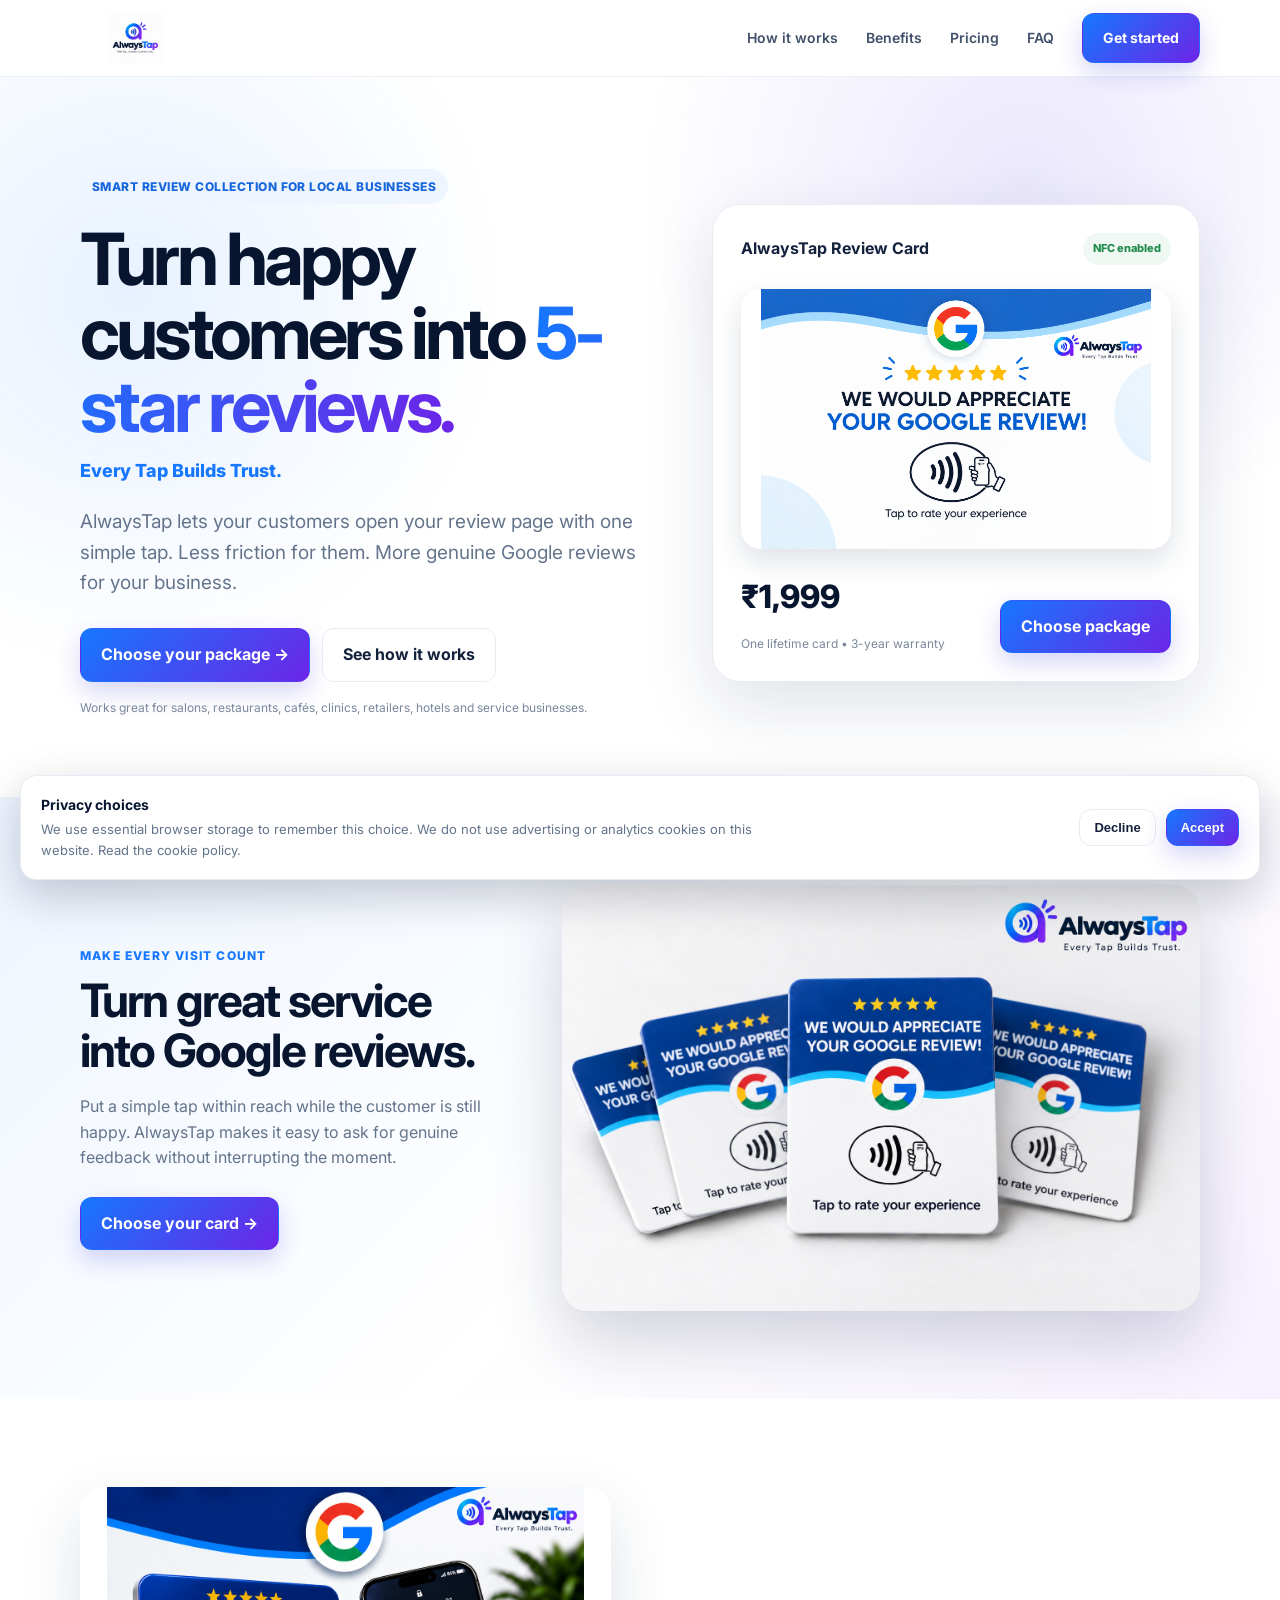
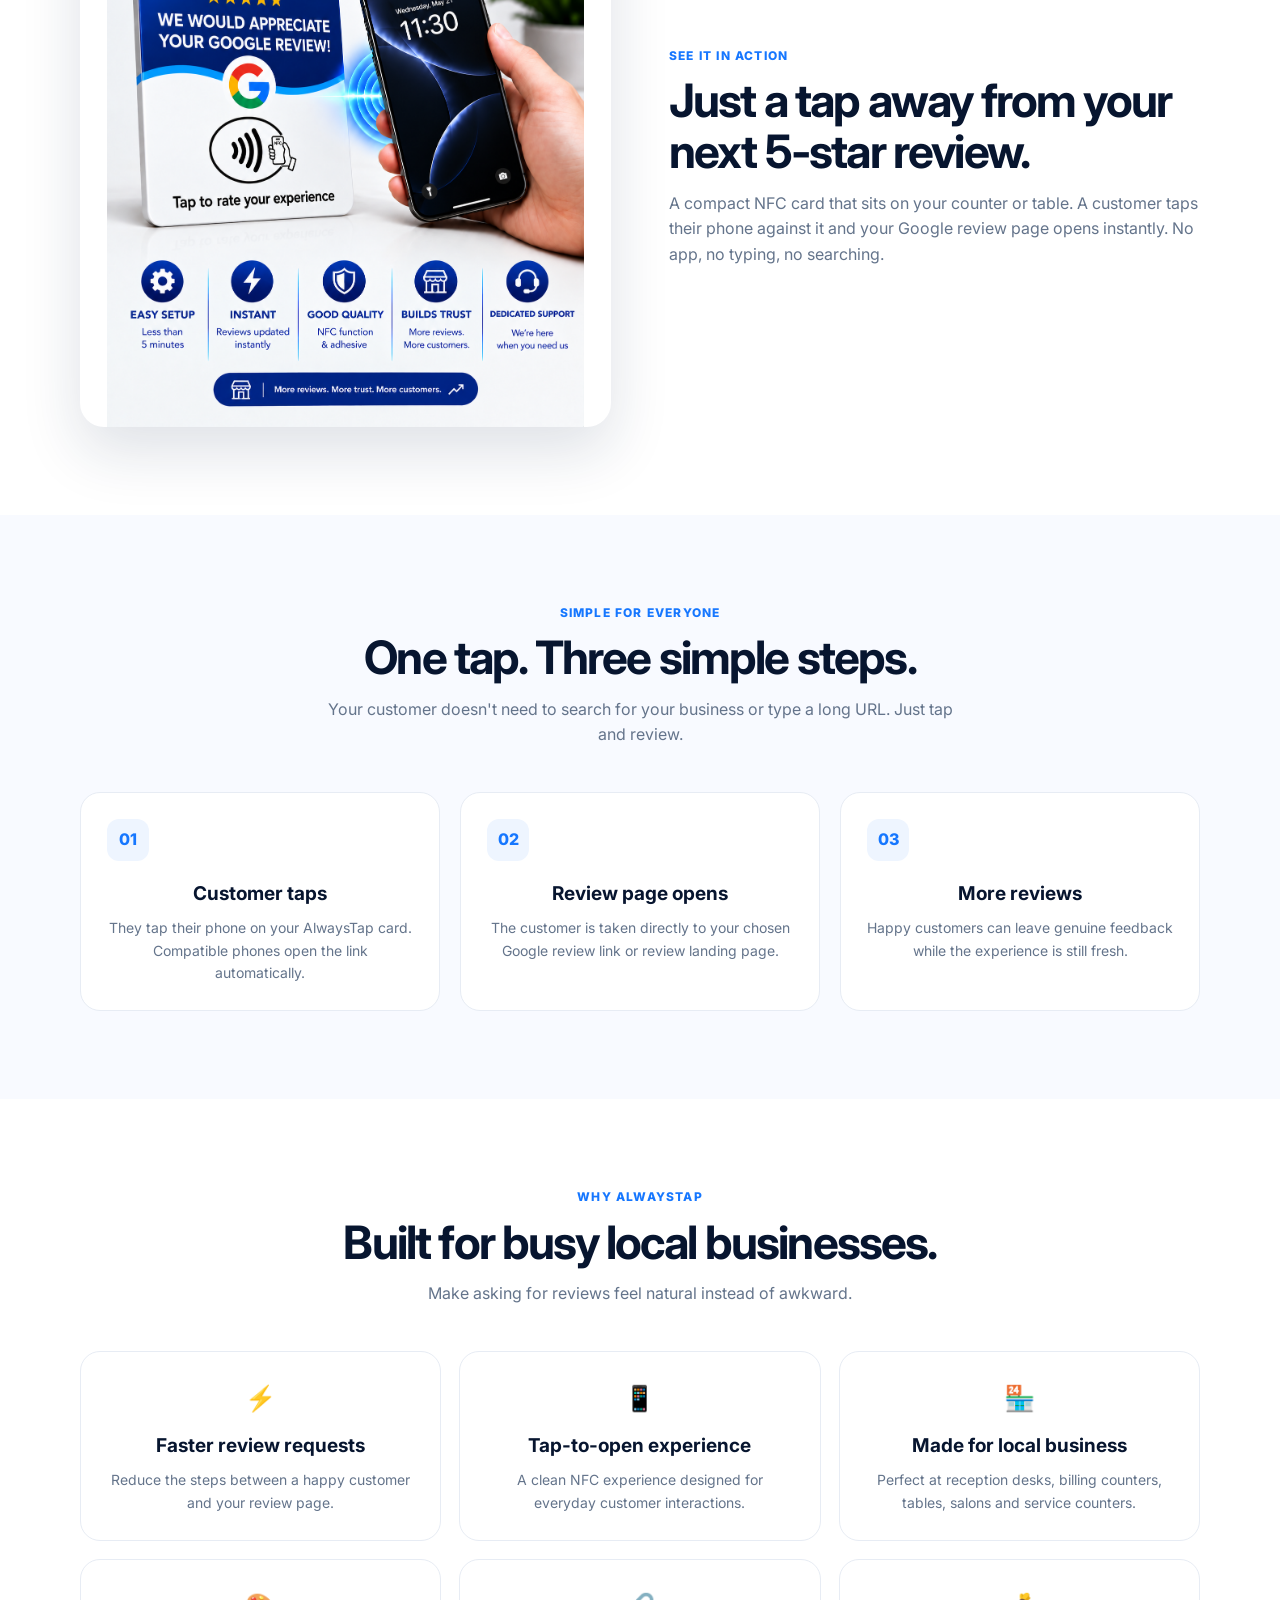
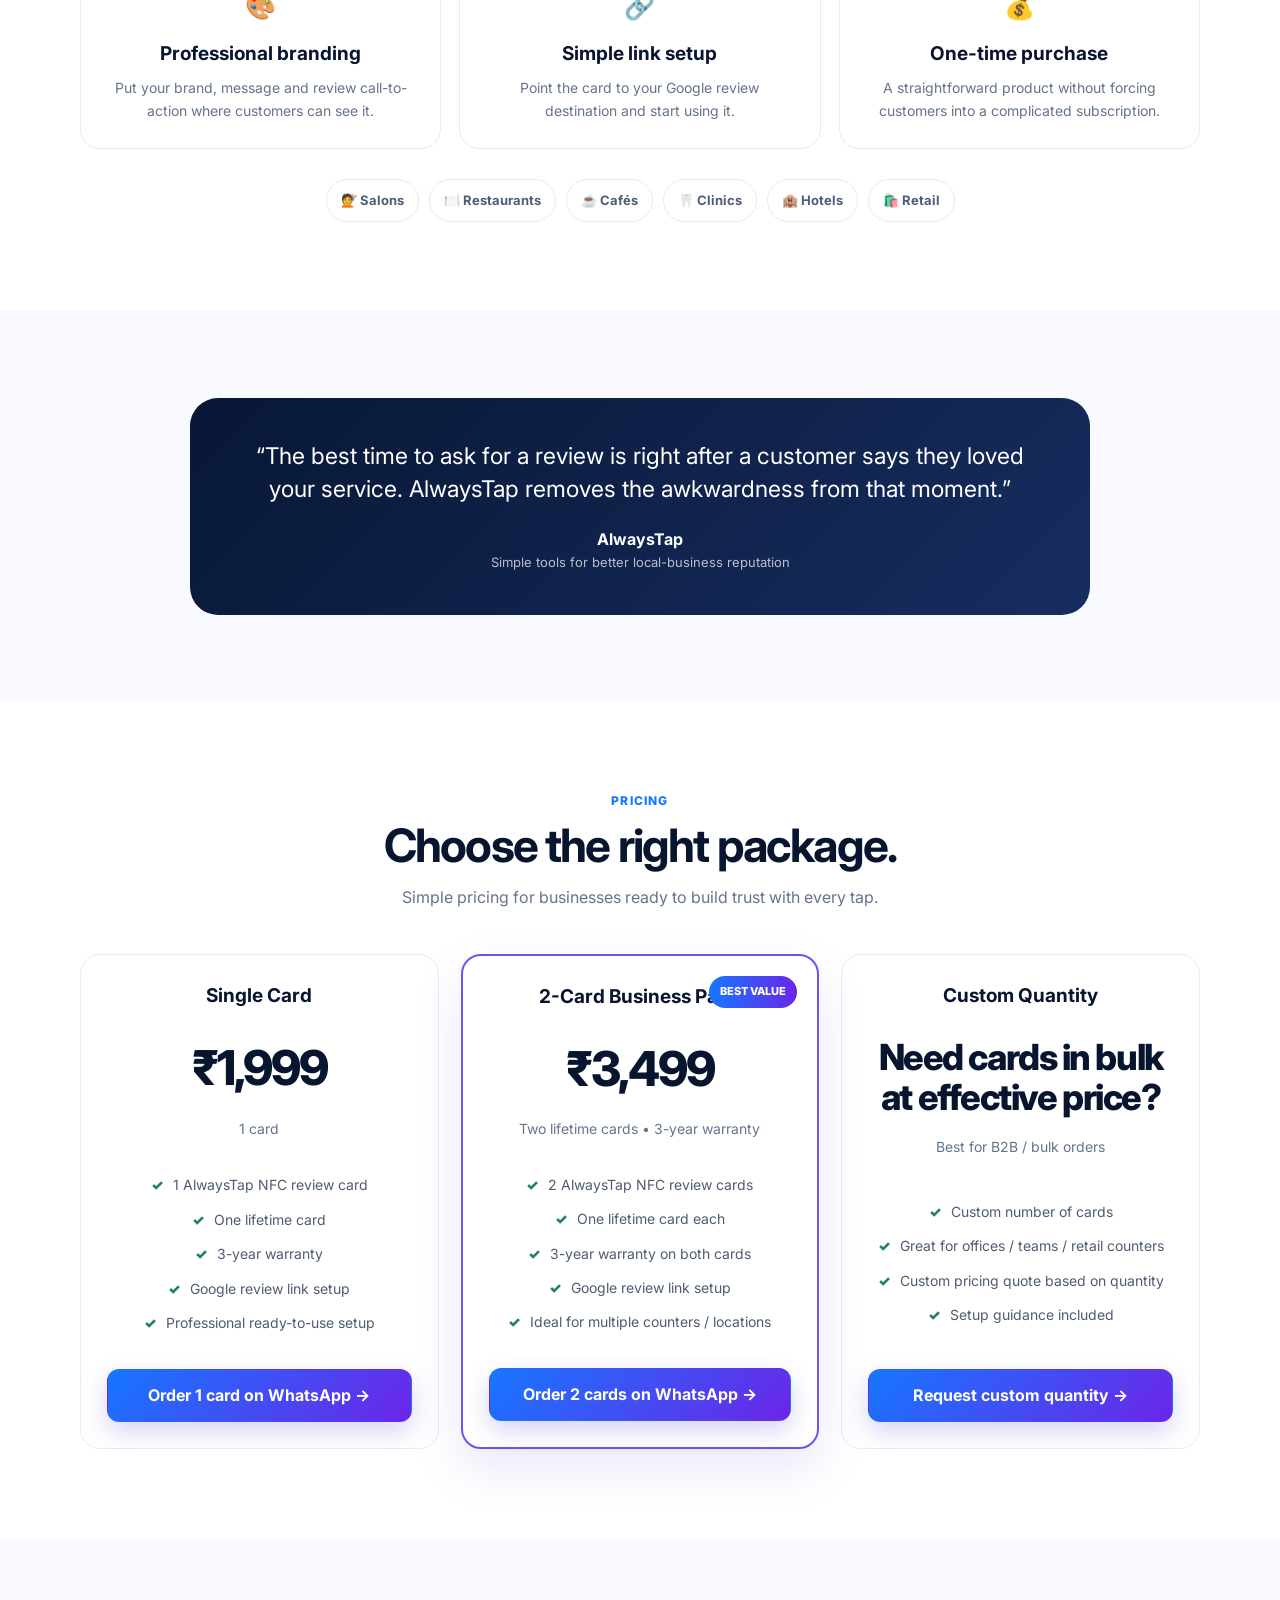
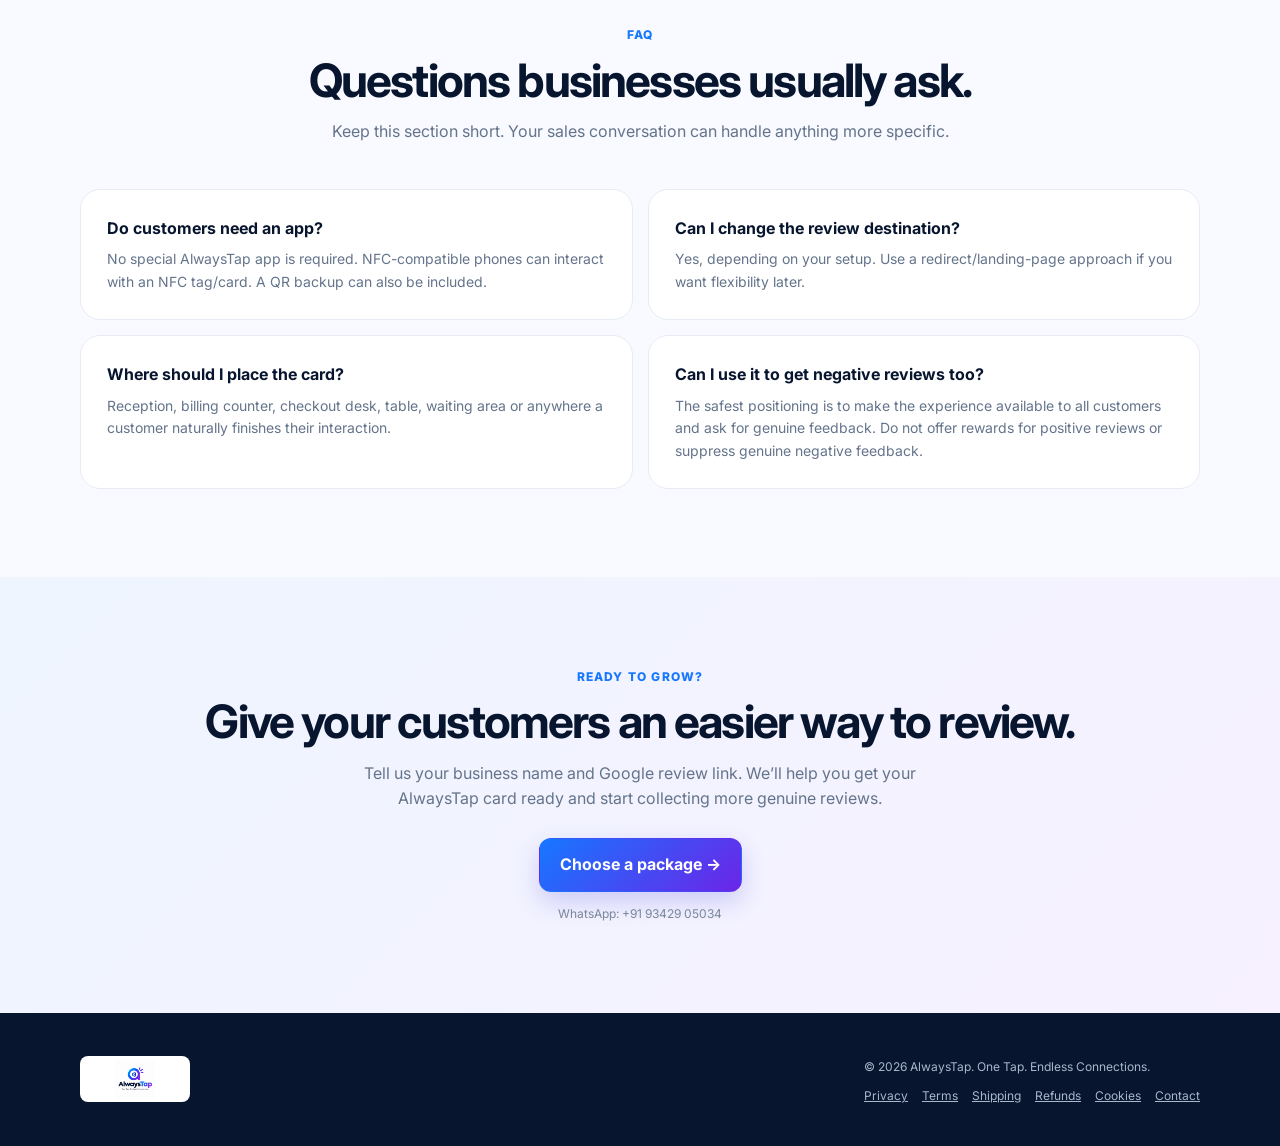
==== index.html @ 2e110ce6 "Show cookie consent and policy links" ====
<!DOCTYPE html>
<html lang="en">
<head>
  <meta charset="UTF-8" />
  <meta name="viewport" content="width=device-width, initial-scale=1.0" />
  <title>AlwaysTap — Turn Happy Customers Into Google Reviews</title>
  <meta name="description" content="AlwaysTap makes it effortless for local businesses to collect genuine Google reviews with one simple tap." />
  <link rel="preconnect" href="https://fonts.googleapis.com">
  <link rel="preconnect" href="https://fonts.gstatic.com" crossorigin>
  <link href="https://fonts.googleapis.com/css2?family=Inter:wght@400;500;600;700;800&display=swap" rel="stylesheet">
  <style>
    :root{
      --navy:#07152f; --blue:#1677ff; --purple:#6c25e8; --text:#14213d;
      --muted:#64748b; --line:#e7ecf4; --bg:#f8faff; --white:#fff;
    }
    *{box-sizing:border-box;margin:0;padding:0}
    html{scroll-behavior:smooth}
    body{font-family:Inter,Arial,sans-serif;color:var(--text);background:#fff;line-height:1.6}
    a{text-decoration:none;color:inherit}
    .container{width:min(1120px,92%);margin:auto}
    header{position:sticky;top:0;z-index:50;background:rgba(255,255,255,.92);backdrop-filter:blur(14px);border-bottom:1px solid rgba(231,236,244,.8)}
    .nav{height:76px;display:flex;align-items:center;justify-content:space-between}
    .brand-logo{font-size:25px;font-weight:800;letter-spacing:-.04em;color:var(--navy)}
    .brand-logo span{background:linear-gradient(90deg,var(--blue),var(--purple));-webkit-background-clip:text;background-clip:text;color:transparent}
    .brand-image{height:54px;width:110px;display:block;object-fit:contain;object-position:center}
    .navlinks{display:flex;gap:28px;align-items:center;font-size:14px;font-weight:600;color:#42516b}
    .navlinks a:hover{color:var(--blue)}
    .btn{display:inline-flex;align-items:center;justify-content:center;gap:8px;padding:13px 20px;border-radius:12px;font-weight:700;border:1px solid transparent;transition:.2s;cursor:pointer}
    .btn-primary{background:linear-gradient(135deg,var(--blue),var(--purple));color:#fff;box-shadow:0 10px 25px rgba(68,62,220,.22)}
    .btn-primary:hover{transform:translateY(-2px);box-shadow:0 14px 30px rgba(68,62,220,.28)}
    .btn-light{background:#fff;border-color:var(--line);color:var(--text)}
    .hero{padding:92px 0 80px;background:radial-gradient(circle at 80% 15%,rgba(83,65,231,.12),transparent 32%),radial-gradient(circle at 10% 30%,rgba(22,119,255,.10),transparent 30%),#fff}
    .hero-grid{display:grid;grid-template-columns:1.08fr .92fr;gap:60px;align-items:center}
    .eyebrow{display:inline-flex;padding:8px 12px;border-radius:999px;background:#eef5ff;color:#1766dc;font-size:12px;font-weight:800;letter-spacing:.04em;text-transform:uppercase;margin-bottom:18px}
    h1{font-size:clamp(42px,6vw,72px);line-height:1.02;letter-spacing:-.055em;color:var(--navy);margin-bottom:22px}
    h1 span{background:linear-gradient(90deg,var(--blue),var(--purple));-webkit-background-clip:text;background-clip:text;color:transparent}
    .hero p{font-size:19px;color:var(--muted);max-width:610px;margin-bottom:30px}
    .tagline{font-size:18px;font-weight:800;color:var(--blue);margin:-8px 0 22px}
    .hero-actions{display:flex;gap:12px;flex-wrap:wrap}
    .micro{font-size:12px;color:#7a879c;margin-top:16px}
    .product-card{position:relative;background:#fff;border:1px solid var(--line);border-radius:28px;padding:28px;box-shadow:0 25px 70px rgba(23,42,77,.13)}
    .glow{position:absolute;inset:auto -30px -35px 20px;height:120px;background:linear-gradient(90deg,rgba(22,119,255,.14),rgba(108,37,232,.16));filter:blur(35px);z-index:-1}
    .card-head{display:flex;justify-content:space-between;align-items:center;margin-bottom:24px}
    .pill{font-size:11px;font-weight:800;padding:7px 10px;border-radius:999px;background:#eff8f2;color:#1f8b4c}
    .mock-card{height:260px;border-radius:20px;background:linear-gradient(135deg,#091733,#132c63);display:flex;align-items:center;justify-content:center;position:relative;overflow:hidden}
    .product-gallery{display:grid;grid-template-columns:repeat(3,1fr);gap:12px}
    .product-image{width:100%;height:260px;border-radius:20px;display:block;object-fit:contain;object-position:center;background:#fff;box-shadow:0 12px 28px rgba(23,42,77,.14)}
    .mock-card:before{content:"";position:absolute;width:230px;height:230px;border-radius:50%;border:38px solid rgba(22,119,255,.3);left:-80px;top:-70px}
    .mock-card:after{content:"";position:absolute;width:180px;height:180px;border-radius:50%;border:32px solid rgba(108,37,232,.35);right:-60px;bottom:-80px}
    .tap-icon{width:92px;height:92px;border-radius:24px;background:#fff;display:grid;place-items:center;color:var(--blue);font-size:38px;font-weight:900;box-shadow:0 15px 30px rgba(0,0,0,.2)}
    .tap-label{position:absolute;bottom:20px;color:#fff;font-weight:800;letter-spacing:.08em;font-size:12px}
    .card-bottom{display:flex;justify-content:space-between;align-items:end;margin-top:22px}
    .price{font-size:32px;font-weight:800;color:var(--navy)}
    .old{font-size:13px;color:#98a2b3;text-decoration:line-through;margin-left:6px}
    .section{padding:88px 0}
    .section.alt{background:var(--bg)}
    .center{text-align:center}
    .kicker{font-size:12px;text-transform:uppercase;letter-spacing:.1em;font-weight:800;color:var(--blue);margin-bottom:10px}
    h2{font-size:clamp(30px,4vw,46px);line-height:1.1;letter-spacing:-.04em;color:var(--navy);margin-bottom:14px}
    .lead{color:var(--muted);max-width:650px;margin:0 auto 44px}
    .steps{display:grid;grid-template-columns:repeat(3,1fr);gap:20px}
    .step,.feature,.pricebox,.faq{background:#fff;border:1px solid var(--line);border-radius:20px;padding:26px}
    .num{width:42px;height:42px;border-radius:12px;background:#eef5ff;color:var(--blue);display:grid;place-items:center;font-weight:800;margin-bottom:18px}
    h3{font-size:19px;margin-bottom:8px;color:var(--navy)}
    .muted{color:var(--muted);font-size:14px}
    .features{display:grid;grid-template-columns:repeat(3,1fr);gap:18px}
    .feature-icon{font-size:25px;margin-bottom:13px}
    .businesses{display:flex;justify-content:center;gap:10px;flex-wrap:wrap;margin-top:30px}
    .business-tag{padding:10px 14px;background:#fff;border:1px solid var(--line);border-radius:999px;font-size:13px;font-weight:700;color:#4d5d75}
    .pricing{display:grid;grid-template-columns:repeat(3,minmax(0,1fr));gap:22px;align-items:stretch}
    .pricebox{display:flex;flex-direction:column;justify-content:space-between;min-height:100%}
    .pricebox.highlight{border:2px solid #7251ed;box-shadow:0 20px 50px rgba(79,62,194,.12);position:relative}
    .badge{position:absolute;right:20px;top:20px;background:linear-gradient(90deg,var(--blue),var(--purple));color:#fff;border-radius:999px;padding:7px 11px;font-size:11px;font-weight:800}
    .bigprice{font-size:48px;font-weight:800;letter-spacing:-.04em;color:var(--navy);margin:10px 0}
    ul{list-style:none;margin:22px 0}
    li{margin:12px 0;color:#4e5c72;font-size:14px}
    li:before{content:"✓";color:#238451;font-weight:900;margin-right:10px}
    .note{font-size:12px;color:#7b879a;margin-top:12px}
    .testimonial{background:linear-gradient(135deg,#081735,#172d60);color:#fff;border-radius:28px;padding:42px;max-width:900px;margin:auto;text-align:center}
    .quote{font-size:23px;line-height:1.45;margin-bottom:20px}
    .faqgrid{display:grid;grid-template-columns:1fr 1fr;gap:15px}
    .faq strong{display:block;margin-bottom:7px;color:var(--navy)}
    .comparison{display:grid;grid-template-columns:1fr 1fr;gap:22px;text-align:left}
    .comparison-card{border:1px solid var(--line);border-radius:20px;padding:28px;background:#fff}
    .comparison-card.with{border:2px solid #7251ed;box-shadow:0 20px 50px rgba(79,62,194,.12)}
    .comparison-card h3{margin-bottom:20px}
    .comparison-card.with h3{color:#238451}
    .journey{list-style:none;margin:0}
    .journey li{margin:0;padding:13px 0;border-bottom:1px solid var(--line);font-size:16px;color:#4e5c72}
    .journey li:last-child{border-bottom:0;font-weight:800;color:var(--navy)}
    .showcase{display:grid;grid-template-columns:1fr 1fr;gap:58px;align-items:center}
    .showcase-image{width:100%;max-height:540px;display:block;object-fit:contain;border-radius:24px;box-shadow:0 24px 60px rgba(23,42,77,.14)}
    .lead-modal{position:fixed;inset:0;z-index:100;display:grid;place-items:center;padding:20px;background:rgba(7,21,47,.58);opacity:0;visibility:hidden;transition:opacity .2s ease,visibility .2s ease}
    .lead-modal.open{opacity:1;visibility:visible}
    .lead-dialog{width:min(440px,100%);background:#fff;border-radius:20px;padding:30px;box-shadow:0 25px 80px rgba(7,21,47,.3);position:relative}
    .lead-dialog h2{font-size:30px;margin-bottom:8px}
    .lead-dialog p{color:var(--muted);font-size:14px;margin-bottom:22px}
    .lead-form{display:grid;gap:14px}
    .lead-form label{font-size:13px;font-weight:700;color:var(--navy)}
    .lead-form input[type="text"], .lead-form input[type="tel"], .lead-form input[type="number"]{width:100%;margin-top:6px;padding:13px 14px;border:1px solid var(--line);border-radius:10px;font:inherit;color:var(--text)}
    .lead-form input:focus{outline:2px solid rgba(22,119,255,.25);border-color:var(--blue)}
    .bulk-options{display:grid;gap:10px;margin-top:6px}
    .bulk-option{display:flex;align-items:center;gap:10px;padding:10px 12px;border:1px solid var(--line);border-radius:10px;background:#f8faff}
    .bulk-option input{margin:0;width:auto;accent-color:var(--blue)}
    .bulk-option span{font-size:14px;font-weight:600;color:var(--text)}
    .lead-form input[disabled]{background:#eef2f7;cursor:not-allowed;opacity:.7}
    .consent{display:flex;align-items:flex-start;gap:9px;font-size:12px!important;font-weight:500!important;color:var(--muted)!important;line-height:1.45}
    .consent input{width:auto!important;margin:3px 0 0!important;accent-color:var(--blue)}
    .consent a{color:var(--blue);text-decoration:underline}
    .payment-note{font-size:12px;color:var(--muted);padding:10px 12px;background:#f8faff;border-left:3px solid var(--blue);border-radius:6px}
    .lead-error{min-height:18px;color:#c0392b;font-size:12px}
    .modal-close{position:absolute;top:14px;right:14px;border:0;background:transparent;color:var(--muted);font-size:25px;line-height:1;cursor:pointer}
    .modal-close:hover{color:var(--navy)}
    body.modal-open{overflow:hidden}
    @media(prefers-reduced-motion:reduce){.lead-modal{transition:none}}
    .review-showcase{background:linear-gradient(135deg,#eef5ff,#fff 55%,#f7f1ff);overflow:hidden}
    .review-showcase-inner{display:grid;grid-template-columns:.8fr 1.2fr;gap:56px;align-items:center}
    .review-showcase-copy{max-width:440px}
    .review-showcase-copy h2{margin-bottom:18px}
    .review-showcase-copy p{color:var(--muted);margin-bottom:26px}
    .review-showcase-image{width:100%;max-height:560px;display:block;object-fit:contain;border-radius:26px;box-shadow:0 28px 70px rgba(23,42,77,.2)}
    .scroll-reveal{opacity:0;transform:translateY(28px);transition:opacity .7s ease,transform .7s ease}
    .scroll-reveal.is-visible{opacity:1;transform:none}
    @media(prefers-reduced-motion:reduce){.scroll-reveal{opacity:1;transform:none;transition:none}}
    .cta{padding:90px 0;background:linear-gradient(135deg,#eef5ff,#f7f1ff)}
    .cta-box{text-align:center}
    .cta-box p{color:var(--muted);max-width:600px;margin:0 auto 26px}
    footer{background:#07152f;color:#aab6ca;padding:40px 0}
    .foot{display:flex;justify-content:space-between;gap:20px;align-items:center}
    .foot img{height:46px;background:#fff;border-radius:8px;padding:3px}
    .foot small{font-size:12px}
    .legal-links{display:flex;flex-wrap:wrap;gap:8px 14px;margin-top:8px;font-size:12px}
    .legal-links a{color:#aab6ca;text-decoration:underline}
    .cookie-banner{position:fixed;left:20px;right:20px;bottom:20px;z-index:90;display:none;align-items:center;justify-content:space-between;gap:20px;padding:18px 20px;background:#fff;border:1px solid var(--line);border-radius:16px;box-shadow:0 16px 45px rgba(7,21,47,.22)}
    .cookie-banner.visible{display:flex}
    .cookie-copy{color:var(--muted);font-size:13px;max-width:720px}
    .cookie-copy strong{display:block;color:var(--navy);font-size:14px;margin-bottom:3px}
    .cookie-actions{display:flex;gap:10px;flex-shrink:0}
    .cookie-actions .btn{padding:10px 14px;font-size:13px}
    @media(max-width:620px){.cookie-banner{left:12px;right:12px;bottom:12px;display:none;flex-direction:column;align-items:stretch;gap:12px}.cookie-actions{justify-content:flex-end}.cookie-actions .btn{flex:1}.legal-links{gap:6px 12px}}
    .mobile-menu{display:none}
    @media(max-width:1024px){
      .pricing{grid-template-columns:repeat(2,minmax(0,1fr));}
      .hero-grid{grid-template-columns:1fr;}
    }
    @media(max-width:850px){
      .navlinks{display:none}.mobile-menu{display:block}
      .pricing,.comparison,.showcase,.review-showcase-inner,.steps,.features,.faqgrid{grid-template-columns:1fr}
      .hero{padding-top:60px}
      .product-card{max-width:560px;margin:auto}
    }
    @media(max-width:520px){
      .nav{height:68px}.brand-image{height:46px;width:94px}
      h1{font-size:45px}.hero p{font-size:17px}
      .section{padding:68px 0}.product-card{padding:18px}
      .product-gallery{grid-template-columns:1fr}.product-image{height:220px}.testimonial{padding:28px 20px}.quote{font-size:19px}
      .foot{flex-direction:column;align-items:flex-start}
    }
  </style>
</head>
<body>
<header>
  <div class="container nav">
    <a class="brand" href="#top"><img class="brand-image" src="bb2056b6-76ee-4809-bf43-c19167f67ec0.jpg" alt="AlwaysTap logo"></a>
    <nav class="navlinks">
      <a href="#how">How it works</a>
      <a href="#benefits">Benefits</a>
      <a href="#pricing">Pricing</a>
      <a href="#faq">FAQ</a>
      <a class="btn btn-primary" href="#contact">Get started</a>
    </nav>
    <a class="btn btn-primary mobile-menu" href="#contact">Get started</a>
  </div>
</header>

<main id="top">
  <section class="hero">
    <div class="container hero-grid">
      <div>
        <div class="eyebrow">Smart review collection for local businesses</div>
        <h1>Turn happy customers into <span>5-star reviews.</span></h1>
        <div class="tagline">Every Tap Builds Trust.</div>
        <p>AlwaysTap lets your customers open your review page with one simple tap. Less friction for them. More genuine Google reviews for your business.</p>
        <div class="hero-actions">
          <a class="btn btn-primary" href="#pricing">Choose your package →</a>
          <a class="btn btn-light" href="#how">See how it works</a>
        </div>
        <div class="micro">Works great for salons, restaurants, cafés, clinics, retailers, hotels and service businesses.</div>
      </div>
      <div class="product-card">
        <div class="glow"></div>
        <div class="card-head">
          <strong>AlwaysTap Review Card</strong>
          <span class="pill">NFC enabled</span>
        </div>
        <img class="product-image" src="127e2e82-ea33-4651-a8f2-8c0989e8487b.png" alt="AlwaysTap Google review card">
        <div class="card-bottom">
          <div><span class="price">₹1,999</span><div class="note">One lifetime card • 3-year warranty</div></div>
          <a class="btn btn-primary" href="#pricing">Choose package</a>
        </div>
      </div>
    </div>
  </section>

  <section class="section review-showcase scroll-reveal" aria-labelledby="review-showcase-title">
    <div class="container review-showcase-inner">
      <div class="review-showcase-copy">
        <div class="kicker">Make every visit count</div>
        <h2 id="review-showcase-title">Turn great service into Google reviews.</h2>
        <p>Put a simple tap within reach while the customer is still happy. AlwaysTap makes it easy to ask for genuine feedback without interrupting the moment.</p>
        <a class="btn btn-primary" href="#pricing">Choose your card →</a>
      </div>
      <img class="review-showcase-image" src="7d5bf31b-a9c8-481c-9b10-27edcea4dd3c.png" alt="AlwaysTap cards ready to collect Google reviews">
    </div>
  </section>

  <section class="section">
    <div class="container showcase">
      <img class="showcase-image" src="ba04ac68-ef5c-4796-b962-0fb1d973cab2.png" alt="AlwaysTap NFC review card being tapped with a phone">
      <div>
        <div class="kicker">See it in action</div>
        <h2>Just a tap away from your next 5-star review.</h2>
        <p class="lead" style="margin:0">A compact NFC card that sits on your counter or table. A customer taps their phone against it and your Google review page opens instantly. No app, no typing, no searching.</p>
      </div>
    </div>
  </section>

  <section id="how" class="section alt">
    <div class="container center">
      <div class="kicker">Simple for everyone</div>
      <h2>One tap. Three simple steps.</h2>
      <p class="lead">Your customer doesn't need to search for your business or type a long URL. Just tap and review.</p>
      <div class="steps">
        <div class="step"><div class="num">01</div><h3>Customer taps</h3><p class="muted">They tap their phone on your AlwaysTap card. Compatible phones open the link automatically.</p></div>
        <div class="step"><div class="num">02</div><h3>Review page opens</h3><p class="muted">The customer is taken directly to your chosen Google review link or review landing page.</p></div>
        <div class="step"><div class="num">03</div><h3>More reviews</h3><p class="muted">Happy customers can leave genuine feedback while the experience is still fresh.</p></div>
      </div>
    </div>
  </section>

  <section id="benefits" class="section">
    <div class="container center">
      <div class="kicker">Why AlwaysTap</div>
      <h2>Built for busy local businesses.</h2>
      <p class="lead">Make asking for reviews feel natural instead of awkward.</p>
      <div class="features">
        <div class="feature"><div class="feature-icon">⚡</div><h3>Faster review requests</h3><p class="muted">Reduce the steps between a happy customer and your review page.</p></div>
        <div class="feature"><div class="feature-icon">📱</div><h3>Tap-to-open experience</h3><p class="muted">A clean NFC experience designed for everyday customer interactions.</p></div>
        <div class="feature"><div class="feature-icon">🏪</div><h3>Made for local business</h3><p class="muted">Perfect at reception desks, billing counters, tables, salons and service counters.</p></div>
        <div class="feature"><div class="feature-icon">🎨</div><h3>Professional branding</h3><p class="muted">Put your brand, message and review call-to-action where customers can see it.</p></div>
        <div class="feature"><div class="feature-icon">🔗</div><h3>Simple link setup</h3><p class="muted">Point the card to your Google review destination and start using it.</p></div>
        <div class="feature"><div class="feature-icon">💰</div><h3>One-time purchase</h3><p class="muted">A straightforward product without forcing customers into a complicated subscription.</p></div>
      </div>
      <div class="businesses">
        <span class="business-tag">💇 Salons</span><span class="business-tag">🍽️ Restaurants</span><span class="business-tag">☕ Cafés</span>
        <span class="business-tag">🦷 Clinics</span><span class="business-tag">🏨 Hotels</span><span class="business-tag">🛍️ Retail</span>
      </div>
    </div>
  </section>

  <section class="section alt">
    <div class="container">
      <div class="testimonial">
        <div class="quote">“The best time to ask for a review is right after a customer says they loved your service. AlwaysTap removes the awkwardness from that moment.”</div>
        <strong>AlwaysTap</strong>
        <div style="opacity:.7;font-size:13px">Simple tools for better local-business reputation</div>
      </div>
    </div>
  </section>

  <section id="pricing" class="section">
    <div class="container center">
      <div class="kicker">Pricing</div>
      <h2>Choose the right package.</h2>
      <p class="lead">Simple pricing for businesses ready to build trust with every tap.</p>
      <div class="pricing">
        <div class="pricebox">
          <h3>Single Card</h3>
            <div class="bigprice">₹1,999</div>
          <p class="muted">1 card</p>
          <ul>
            <li>1 AlwaysTap NFC review card</li>
            <li>One lifetime card</li>
            <li>3-year warranty</li>
            <li>Google review link setup</li>
            <li>Professional ready-to-use setup</li>
          </ul>
          <a class="btn btn-primary whatsapp-order" href="#lead-modal" data-package-message="Hi AlwaysTap, I'd like to order the ₹1,999 Single Card. Please share the payment and setup details." data-package-name="Single Card" data-amount="₹1,999" data-custom="false">Order 1 card on WhatsApp →</a>
        </div>
        <div class="pricebox highlight">
          <span class="badge">BEST VALUE</span>
          <h3>2-Card Business Pack</h3>
            <div class="bigprice">₹3,499</div>
          <p class="muted">Two lifetime cards • 3-year warranty</p>
          <ul>
            <li>2 AlwaysTap NFC review cards</li>
            <li>One lifetime card each</li>
            <li>3-year warranty on both cards</li>
            <li>Google review link setup</li>
            <li>Ideal for multiple counters / locations</li>
          </ul>
          <a class="btn btn-primary whatsapp-order" href="#lead-modal" data-package-message="Hi AlwaysTap, I'd like to order the ₹3,499 2-Card Business Pack. Please share the payment and setup details." data-package-name="2-Card Business Pack" data-amount="₹3,499" data-custom="false">Order 2 cards on WhatsApp →</a>
        </div>
        <div class="pricebox">
          <h3>Custom Quantity</h3>
            <div class="bigprice" style="font-size:36px;line-height:1.1;">Need cards in bulk at effective price?</div>
          <p class="muted">Best for B2B / bulk orders</p>
          <ul>
            <li>Custom number of cards</li>
            <li>Great for offices / teams / retail counters</li>
            <li>Custom pricing quote based on quantity</li>
            <li>Setup guidance included</li>
          </ul>
          <a class="btn btn-primary whatsapp-order" href="#lead-modal" data-package-message="Hi AlwaysTap, I'd like to order a custom quantity of cards. Please share the pricing and setup details." data-package-name="Custom Quantity Order" data-amount="Custom" data-custom="true">Request custom quantity →</a>
        </div>
      </div>
    </div>
  </section>

  <section id="faq" class="section alt">
    <div class="container center">
      <div class="kicker">FAQ</div>
      <h2>Questions businesses usually ask.</h2>
      <p class="lead">Keep this section short. Your sales conversation can handle anything more specific.</p>
      <div class="faqgrid" style="text-align:left">
        <div class="faq"><strong>Do customers need an app?</strong><p class="muted">No special AlwaysTap app is required. NFC-compatible phones can interact with an NFC tag/card. A QR backup can also be included.</p></div>
        <div class="faq"><strong>Can I change the review destination?</strong><p class="muted">Yes, depending on your setup. Use a redirect/landing-page approach if you want flexibility later.</p></div>
        <div class="faq"><strong>Where should I place the card?</strong><p class="muted">Reception, billing counter, checkout desk, table, waiting area or anywhere a customer naturally finishes their interaction.</p></div>
        <div class="faq"><strong>Can I use it to get negative reviews too?</strong><p class="muted">The safest positioning is to make the experience available to all customers and ask for genuine feedback. Do not offer rewards for positive reviews or suppress genuine negative feedback.</p></div>
      </div>
    </div>
  </section>

  <section id="contact" class="cta">
    <div class="container cta-box">
      <div class="kicker">Ready to grow?</div>
      <h2>Give your customers an easier way to review.</h2>
      <p>Tell us your business name and Google review link. We’ll help you get your AlwaysTap card ready and start collecting more genuine reviews.</p>
      <a class="btn btn-primary" href="#pricing">Choose a package →</a>
      <div class="note">WhatsApp: +91 93429 05034</div>
    </div>
  </section>
</main>

<footer>
  <div class="container foot">
    <img class="brand-image" src="bb2056b6-76ee-4809-bf43-c19167f67ec0.jpg" alt="AlwaysTap logo">
    <div>
      <small>© 2026 AlwaysTap. One Tap. Endless Connections.</small>
      <div class="legal-links" aria-label="Legal links">
        <a href="legal.html#privacy">Privacy</a>
        <a href="legal.html#terms">Terms</a>
        <a href="legal.html#shipping">Shipping</a>
        <a href="legal.html#refunds">Refunds</a>
        <a href="legal.html#cookies">Cookies</a>
        <a href="legal.html#contact">Contact</a>
      </div>
    </div>
  </div>
</footer>
<aside class="cookie-banner" id="cookie-banner" aria-label="Cookie notice" role="dialog" aria-live="polite">
  <div class="cookie-copy">
    <strong>Privacy choices</strong>
    We use essential browser storage to remember this choice. We do not use advertising or analytics cookies on this website. <a href="legal.html#cookies">Read the cookie policy</a>.
  </div>
  <div class="cookie-actions">
    <button class="btn btn-light" id="cookie-decline" type="button">Decline</button>
    <button class="btn btn-primary" id="cookie-accept" type="button">Accept</button>
  </div>
</aside>
<div class="lead-modal" id="lead-modal" role="dialog" aria-modal="true" aria-labelledby="lead-title" aria-hidden="true">
  <div class="lead-dialog">
    <button class="modal-close" type="button" aria-label="Close order form">&times;</button>
    <h2 id="lead-title">Before you continue</h2>
    <p>Enter your details and we will open WhatsApp with your selected package ready to send.</p>
    <form class="lead-form" id="lead-form">
      <label>Name
        <input id="lead-name" name="name" type="text" autocomplete="name" required maxlength="80" placeholder="Your name">
      </label>
      <label>Phone number
        <input id="lead-phone" name="phone" type="tel" autocomplete="tel" inputmode="tel" required pattern="[0-9+()\- ]{7,20}" placeholder="Your phone number">
      </label>
      <label id="quantity-row" style="display:none;">
        Select quantity
        <div class="bulk-options" id="bulk-options">
          <label class="bulk-option">
            <input type="radio" name="bulk-quantity" value="20" data-price="₹8,000" checked>
            <span>20 pieces — ₹8,000</span>
          </label>
          <label class="bulk-option">
            <input type="radio" name="bulk-quantity" value="50" data-price="₹14,000">
            <span>50 pieces — ₹14,000</span>
          </label>
          <label class="bulk-option">
            <input type="radio" name="bulk-quantity" value="100" data-price="₹20,000">
            <span>100 pieces — ₹20,000</span>
          </label>
          <label class="bulk-option">
            <input type="radio" name="bulk-quantity" value="200" data-price="₹30,000">
            <span>200 pieces — ₹30,000</span>
          </label>
          <label class="bulk-option">
            <input type="radio" name="bulk-quantity" value="custom">
            <span>Custom quantity</span>
          </label>
        </div>
        <input id="lead-quantity" name="quantity" type="number" min="1" step="1" placeholder="Enter custom quantity" inputmode="numeric" disabled>
      </label>
      <div class="payment-note">Payment instructions will be shared by our team on WhatsApp. Never share your UPI PIN, OTP, card number or banking password.</div>
      <label class="consent">
        <input id="lead-consent" name="consent" type="checkbox" required>
        <span>I agree that AlwaysTap may use my name and phone number to respond to this enquiry. I have read the <a href="legal.html#privacy" target="_blank" rel="noopener">Privacy Policy</a>.</span>
      </label>
      <div class="lead-error" id="lead-error" aria-live="polite"></div>
      <button class="btn btn-primary" type="submit">Continue to WhatsApp →</button>
    </form>
  </div>
</div>
<script>
  const revealItems = document.querySelectorAll('.scroll-reveal');
  const revealObserver = new IntersectionObserver((entries, observer) => {
    entries.forEach((entry) => {
      if (!entry.isIntersecting) return;
      entry.target.classList.add('is-visible');
      observer.unobserve(entry.target);
    });
  }, { threshold: 0.15 });

  revealItems.forEach((item) => revealObserver.observe(item));

  const cookieBanner = document.getElementById('cookie-banner');
  const cookieChoice = 'alwaysTapCookieConsent';
  if (!document.cookie.includes(`${cookieChoice}=`)) {
    cookieBanner.classList.add('visible');
  }

  function saveCookieChoice(value) {
    document.cookie = `${cookieChoice}=${value}; max-age=31536000; path=/; SameSite=Lax`;
    cookieBanner.classList.remove('visible');
  }

  document.getElementById('cookie-accept').addEventListener('click', () => saveCookieChoice('accepted'));
  document.getElementById('cookie-decline').addEventListener('click', () => saveCookieChoice('declined'));

  const leadModal = document.getElementById('lead-modal');
  const leadForm = document.getElementById('lead-form');
  const leadName = document.getElementById('lead-name');
  const leadPhone = document.getElementById('lead-phone');
  const leadError = document.getElementById('lead-error');
  const leadQuantity = document.getElementById('lead-quantity');
  const quantityRow = document.getElementById('quantity-row');
  const bulkOptions = document.querySelectorAll('input[name="bulk-quantity"]');
  const closeLeadModal = leadModal.querySelector('.modal-close');
  const leadEndpoint = 'https://script.google.com/macros/s/AKfycbyrzWYHBnrIQ-XRw8NZSJGZ63vLh_uxyJhxQFuExRwgo76tvCuChgBGHgySIUx561yT/exec';
  let selectedPackageMessage = '';
  let selectedPackageName = '';
  let selectedAmount = '';
  let isCustomOrder = false;

  function syncBulkInputState() {
    const selected = document.querySelector('input[name="bulk-quantity"]:checked');
    const isCustomSelected = selected && selected.value === 'custom';
    leadQuantity.disabled = !isCustomSelected;
    leadQuantity.required = isCustomSelected;
    if (!isCustomSelected) {
      leadQuantity.value = '';
    }
  }

  function openLeadModal(event) {
    event.preventDefault();
    selectedPackageMessage = event.currentTarget.dataset.packageMessage;
    selectedPackageName = event.currentTarget.dataset.packageName;
    selectedAmount = event.currentTarget.dataset.amount;
    isCustomOrder = event.currentTarget.dataset.custom === 'true';
    leadError.textContent = '';
    if (isCustomOrder) {
      quantityRow.style.display = 'block';
      bulkOptions.forEach((option) => {
        option.checked = option.value === '20';
      });
      syncBulkInputState();
    } else {
      quantityRow.style.display = 'none';
      leadQuantity.disabled = true;
      leadQuantity.required = false;
      leadQuantity.value = '';
    }
    leadModal.classList.add('open');
    leadModal.setAttribute('aria-hidden', 'false');
    document.body.classList.add('modal-open');
    leadName.focus();
  }

  function closeModal() {
    leadModal.classList.remove('open');
    leadModal.setAttribute('aria-hidden', 'true');
    document.body.classList.remove('modal-open');
    quantityRow.style.display = 'none';
    leadQuantity.disabled = true;
    leadQuantity.required = false;
    leadQuantity.value = '';
    bulkOptions.forEach((option) => {
      option.checked = option.value === '20';
    });
  }

  bulkOptions.forEach((option) => {
    option.addEventListener('change', syncBulkInputState);
  });

  document.querySelectorAll('.whatsapp-order').forEach((button) => {
    button.addEventListener('click', openLeadModal);
  });
  closeLeadModal.addEventListener('click', closeModal);
  leadModal.addEventListener('click', (event) => {
    if (event.target === leadModal) closeModal();
  });
  document.addEventListener('keydown', (event) => {
    if (event.key === 'Escape' && leadModal.classList.contains('open')) closeModal();
  });
  leadForm.addEventListener('submit', async (event) => {
    event.preventDefault();
    if (!leadForm.reportValidity()) return;
    const name = leadName.value.trim();
    const phone = leadPhone.value.trim();
    let quantity = 1;
    let amount = selectedAmount;

    if (isCustomOrder) {
      const selectedOption = document.querySelector('input[name="bulk-quantity"]:checked');
      if (!selectedOption) {
        leadError.textContent = 'Please select a quantity option.';
        return;
      }

      if (selectedOption.value === 'custom') {
        quantity = Number(leadQuantity.value.trim());
        amount = `Custom (${quantity} cards)`;
        if (!quantity || quantity < 1) {
          leadError.textContent = 'Please enter a valid custom number of cards.';
          return;
        }
      } else {
        quantity = Number(selectedOption.value);
        amount = selectedOption.dataset.price || selectedAmount;
      }
    }

    const qtyText = isCustomOrder ? ` I need ${quantity} cards.` : '';
    const message = `${selectedPackageMessage}${qtyText} My name is ${name} and my phone number is ${phone}.`;

    if (!leadEndpoint) {
      leadError.textContent = 'Lead saving is not connected yet. Please try again later.';
      return;
    }

    try {
      await fetch(leadEndpoint, {
        method: 'POST',
        mode: 'no-cors',
        headers: { 'Content-Type': 'text/plain;charset=utf-8' },
        body: JSON.stringify({
          name,
          phone,
          consent: document.getElementById('lead-consent').checked,
          packageName: selectedPackageName,
          amount,
          quantity
        })
      });
    } catch (error) {
      leadError.textContent = 'We could not save your details. Please try again.';
      return;
    }

    window.open(`https://wa.me/919342905034?text=${encodeURIComponent(message)}`, '_blank', 'noopener');
    closeModal();
    leadForm.reset();
  });
</script>
</body>
</html>
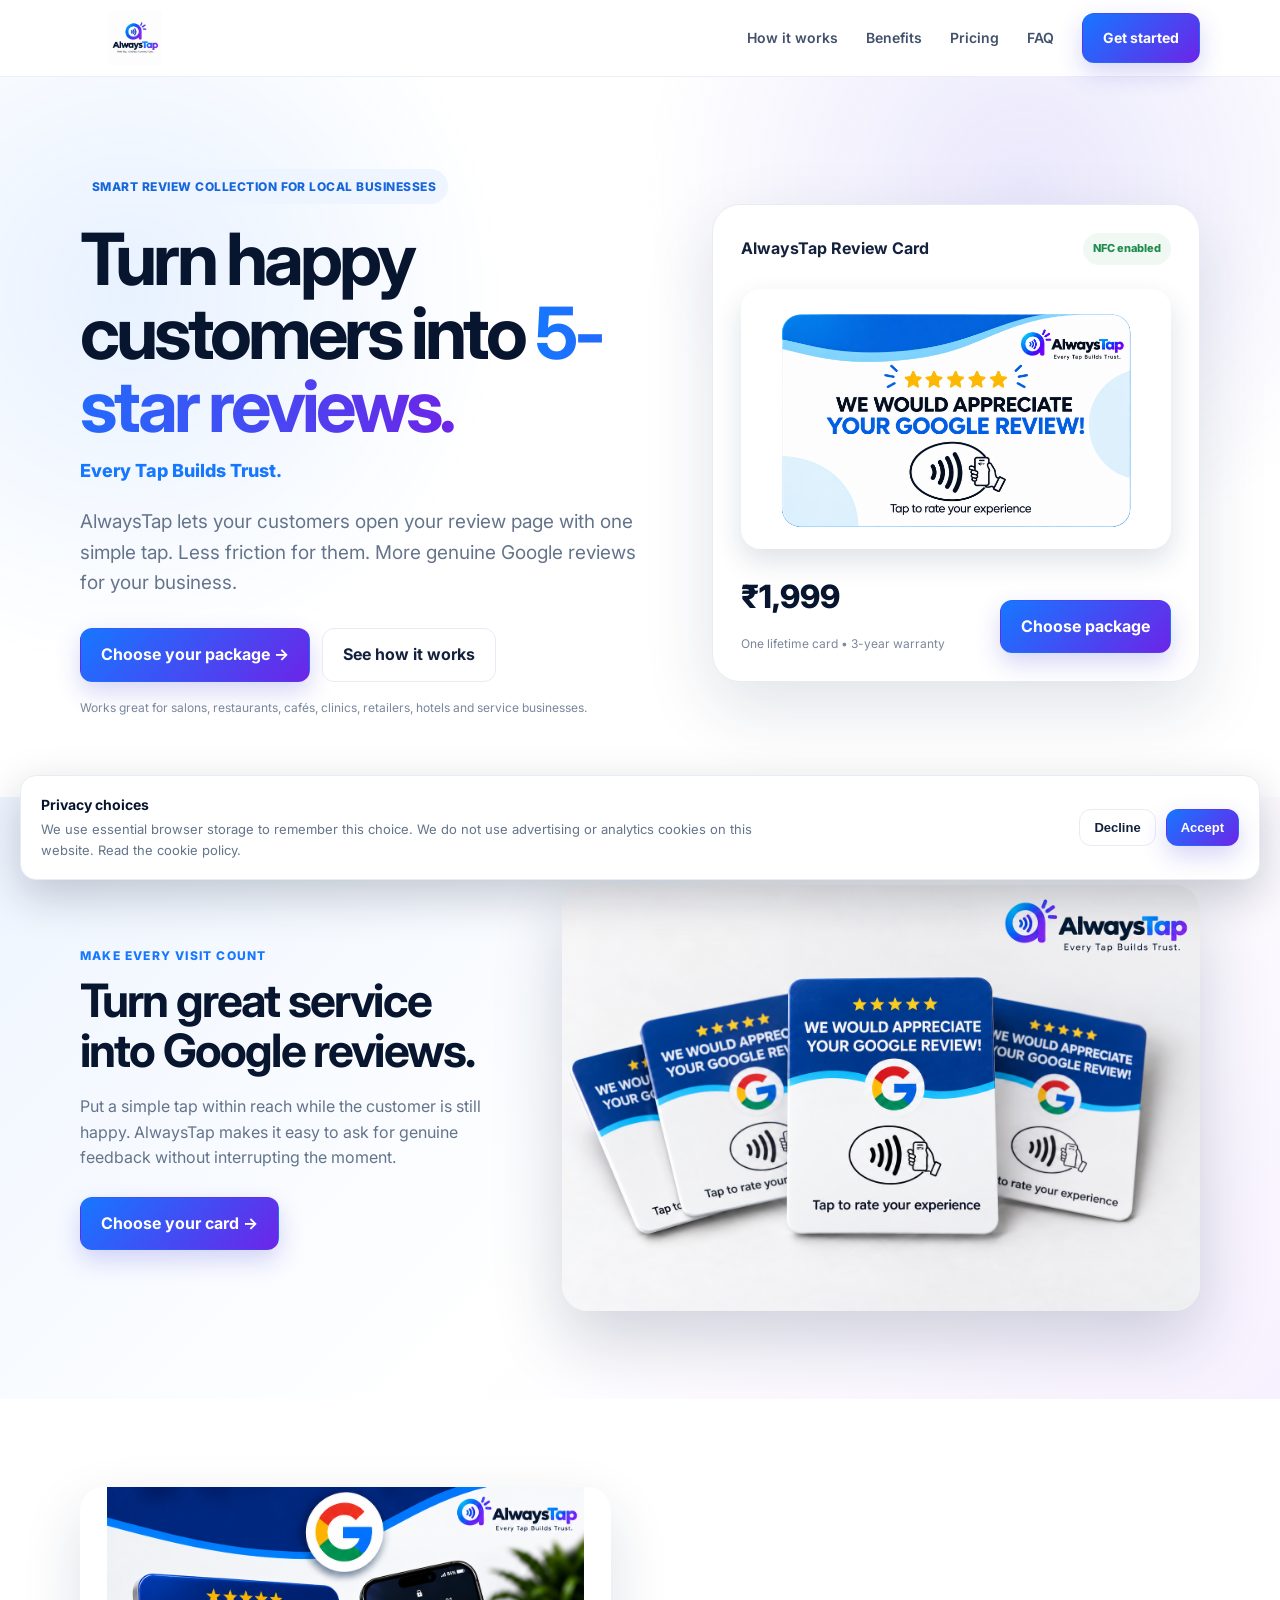
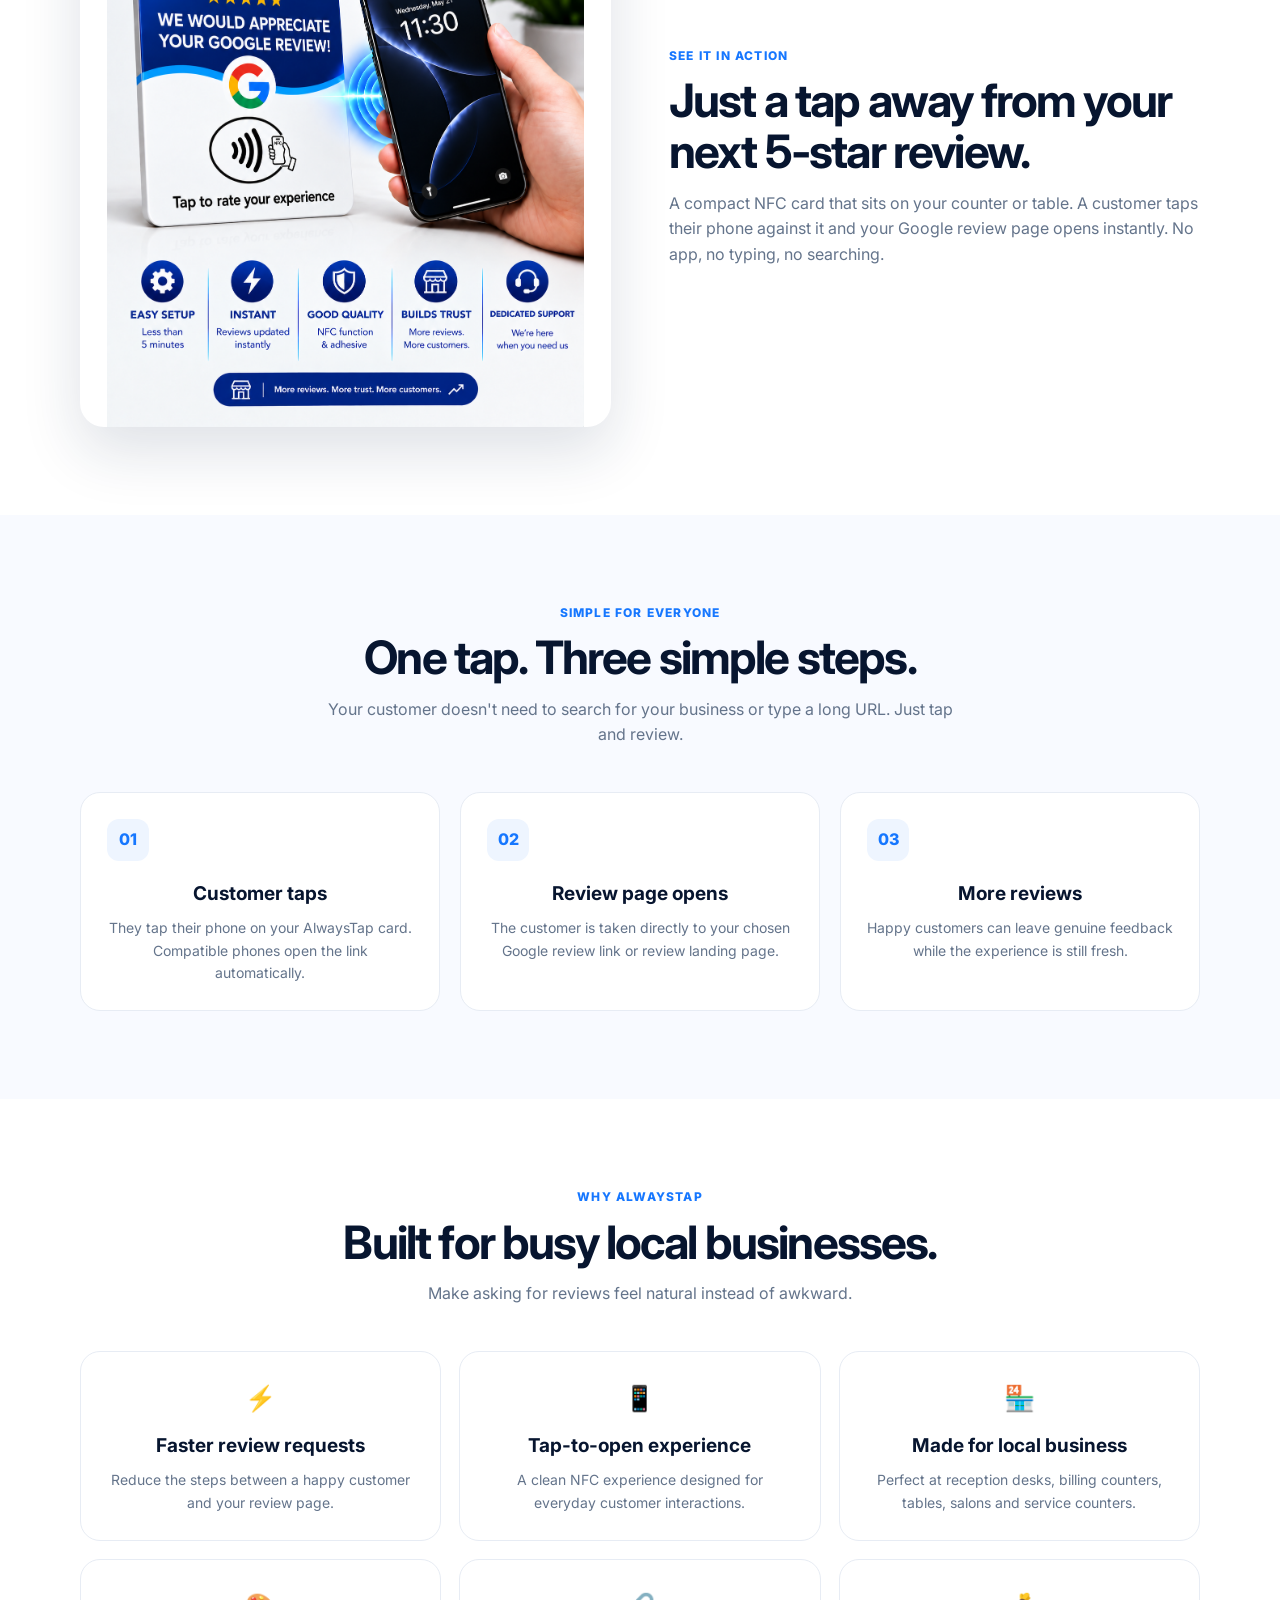
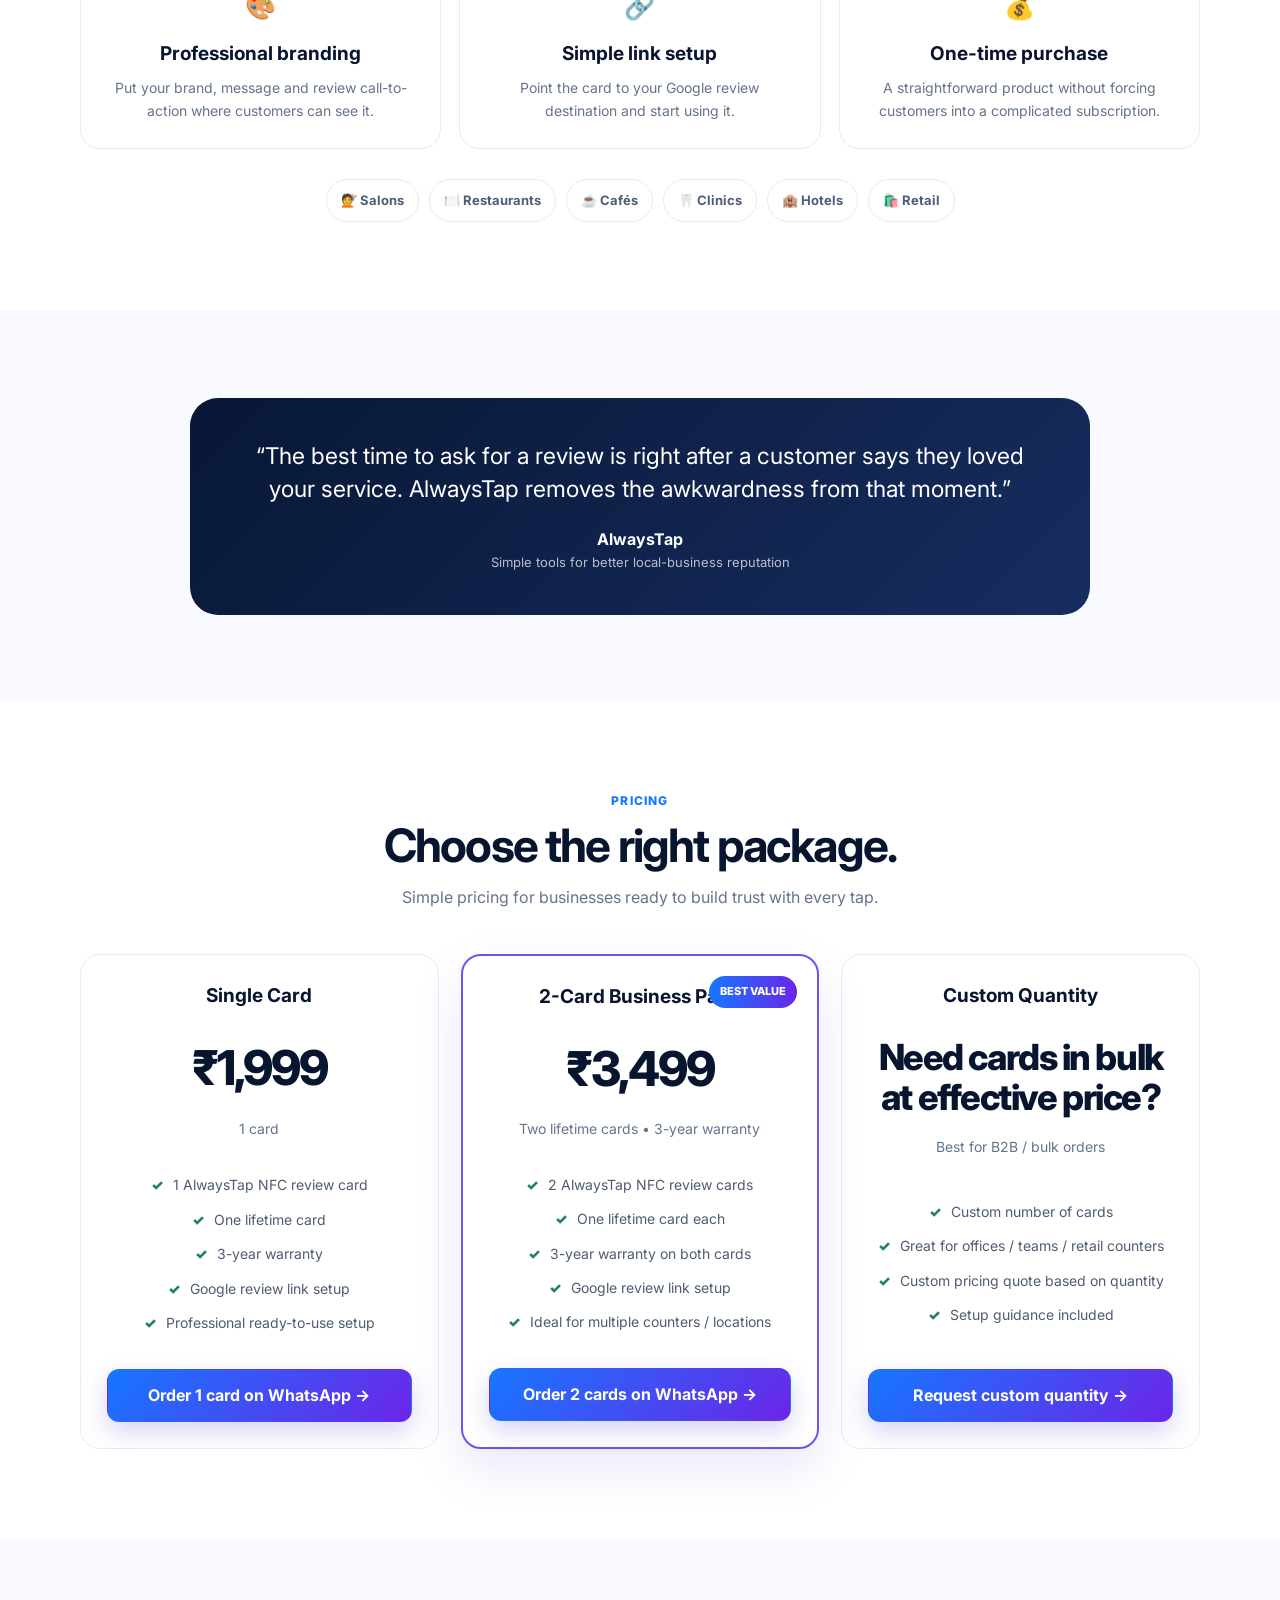
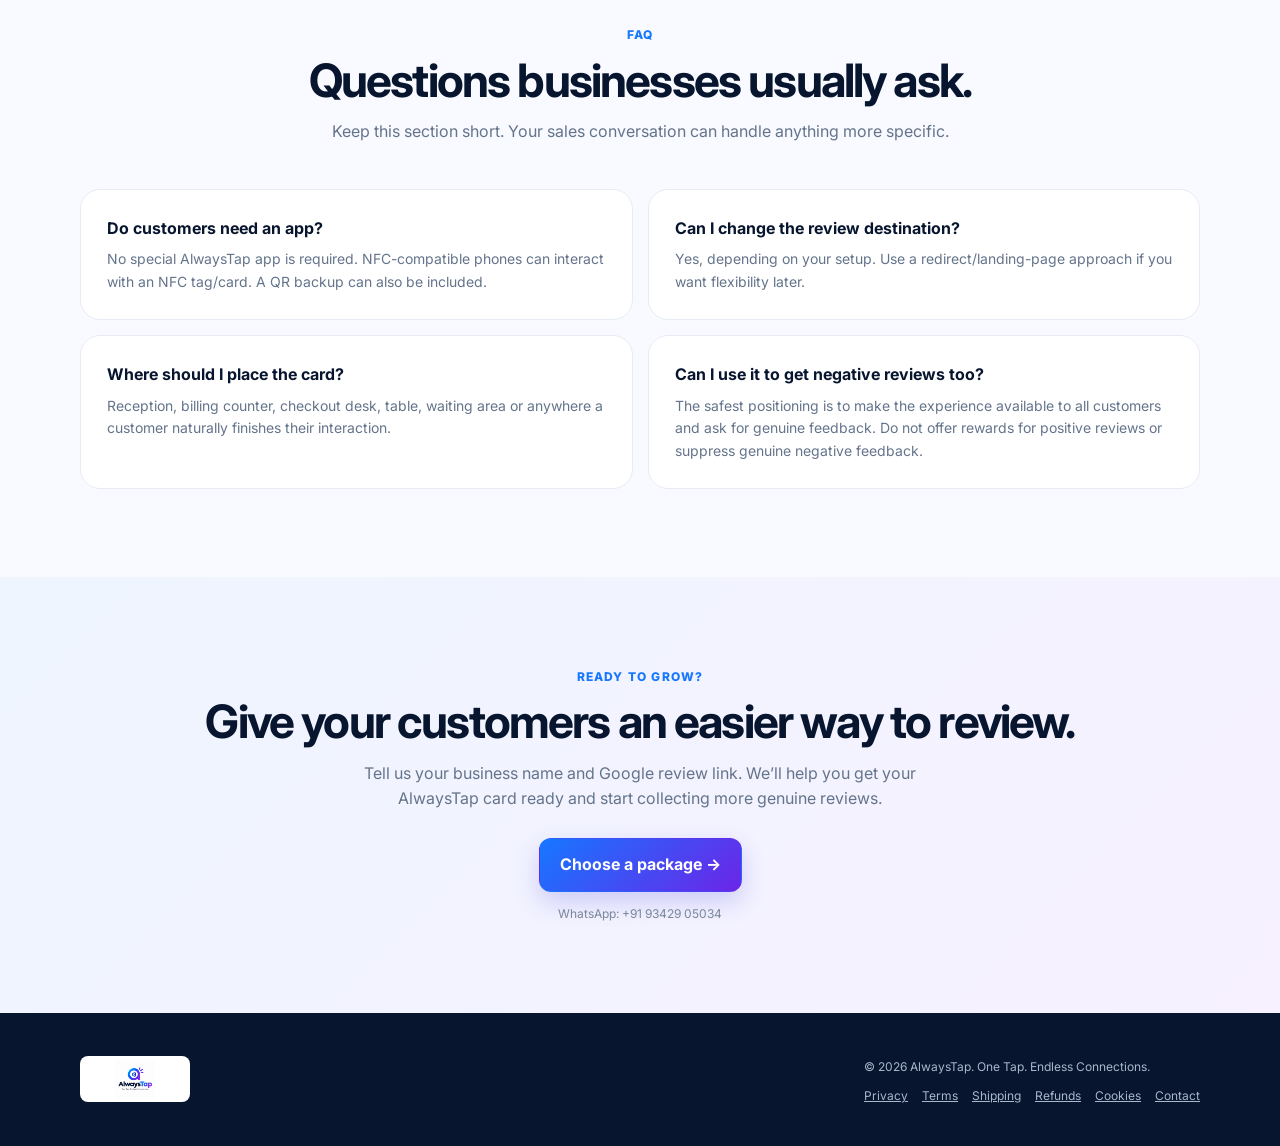
==== commit e2167b67: "Add smooth card image flip" ====
--- a/index.html
+++ b/index.html
@@ -44,7 +44,12 @@
     .pill{font-size:11px;font-weight:800;padding:7px 10px;border-radius:999px;background:#eff8f2;color:#1f8b4c}
     .mock-card{height:260px;border-radius:20px;background:linear-gradient(135deg,#091733,#132c63);display:flex;align-items:center;justify-content:center;position:relative;overflow:hidden}
     .product-gallery{display:grid;grid-template-columns:repeat(3,1fr);gap:12px}
-    .product-image{width:100%;height:260px;border-radius:20px;display:block;object-fit:contain;object-position:center;background:#fff;box-shadow:0 12px 28px rgba(23,42,77,.14)}
+    .product-flip{width:100%;height:260px;perspective:1200px;outline:none;background:transparent;transform:none}
+    .product-flip-inner{position:relative;width:100%;height:100%;transform-style:preserve-3d;transition:transform .8s cubic-bezier(.2,.75,.25,1)}
+    .product-flip:hover .product-flip-inner,.product-flip:focus-visible .product-flip-inner{transform:rotateY(180deg)}
+    .product-flip-face{position:absolute;inset:0;width:100%;height:100%;display:block;object-fit:contain;object-position:center;border-radius:20px;background:transparent;box-shadow:0 12px 28px rgba(23,42,77,.14);backface-visibility:hidden;-webkit-backface-visibility:hidden}
+    .product-flip-back{transform:rotateY(180deg)}
+    @media(prefers-reduced-motion:reduce){.product-flip-inner{transition:none}}
     .mock-card:before{content:"";position:absolute;width:230px;height:230px;border-radius:50%;border:38px solid rgba(22,119,255,.3);left:-80px;top:-70px}
     .mock-card:after{content:"";position:absolute;width:180px;height:180px;border-radius:50%;border:32px solid rgba(108,37,232,.35);right:-60px;bottom:-80px}
     .tap-icon{width:92px;height:92px;border-radius:24px;background:#fff;display:grid;place-items:center;color:var(--blue);font-size:38px;font-weight:900;box-shadow:0 15px 30px rgba(0,0,0,.2)}
@@ -92,7 +97,7 @@
     .showcase-image{width:100%;max-height:540px;display:block;object-fit:contain;border-radius:24px;box-shadow:0 24px 60px rgba(23,42,77,.14)}
     .lead-modal{position:fixed;inset:0;z-index:100;display:grid;place-items:center;padding:20px;background:rgba(7,21,47,.58);opacity:0;visibility:hidden;transition:opacity .2s ease,visibility .2s ease}
     .lead-modal.open{opacity:1;visibility:visible}
-    .lead-dialog{width:min(440px,100%);background:#fff;border-radius:20px;padding:30px;box-shadow:0 25px 80px rgba(7,21,47,.3);position:relative}
+    .lead-dialog{width:min(440px,100%);max-height:calc(100vh - 40px);overflow-y:auto;background:#fff;border-radius:20px;padding:30px;box-shadow:0 25px 80px rgba(7,21,47,.3);position:relative}
     .lead-dialog h2{font-size:30px;margin-bottom:8px}
     .lead-dialog p{color:var(--muted);font-size:14px;margin-bottom:22px}
     .lead-form{display:grid;gap:14px}
@@ -193,7 +198,12 @@
           <strong>AlwaysTap Review Card</strong>
           <span class="pill">NFC enabled</span>
         </div>
-        <img class="product-image" src="127e2e82-ea33-4651-a8f2-8c0989e8487b.png" alt="AlwaysTap Google review card">
+        <div class="product-flip" tabindex="0" role="img" aria-label="AlwaysTap Google review card, front and back">
+          <div class="product-flip-inner">
+            <img class="product-flip-face" src="56b85363-8f7c-4e73-b04a-82f750999e5e.png" alt="">
+            <img class="product-flip-face product-flip-back" src="ChatGPT Image Sep 14, 2026, 12_59_04 PM.png" alt="">
+          </div>
+        </div>
         <div class="card-bottom">
           <div><span class="price">₹1,999</span><div class="note">One lifetime card • 3-year warranty</div></div>
           <a class="btn btn-primary" href="#pricing">Choose package</a>
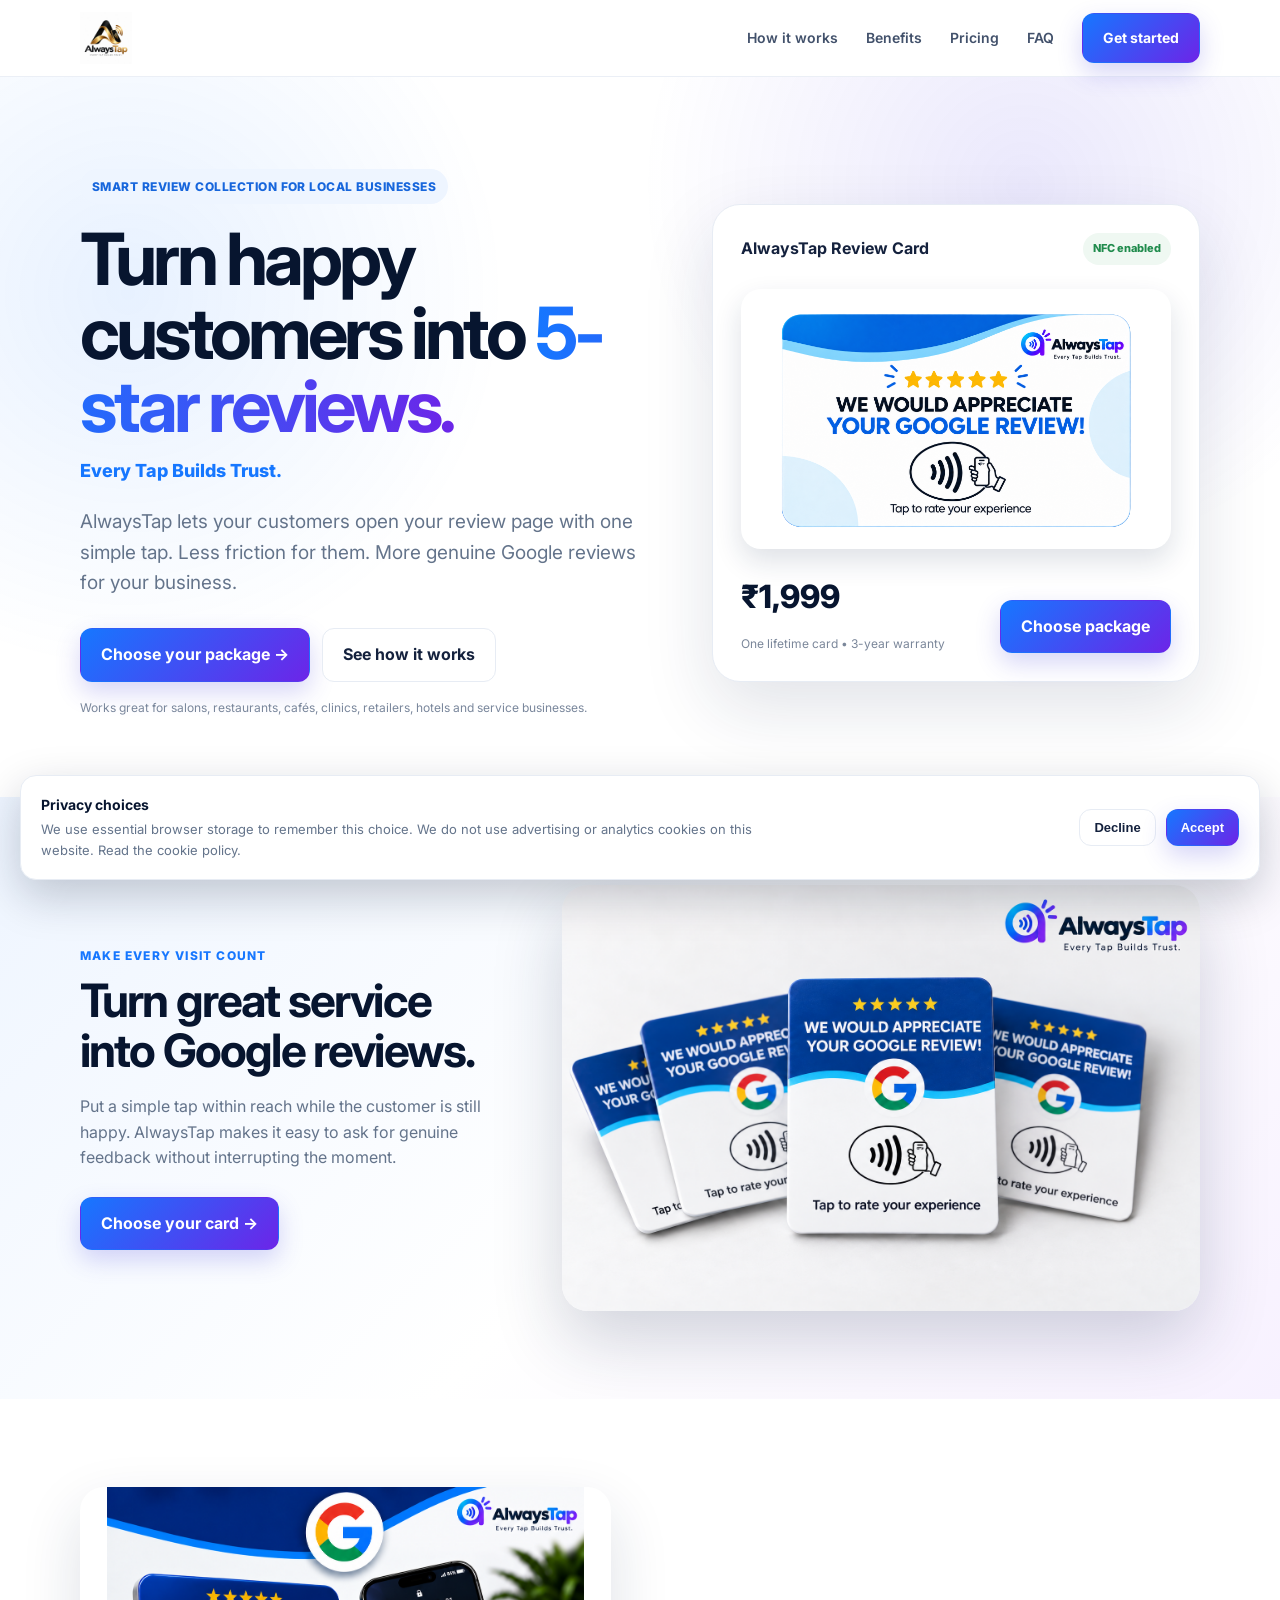
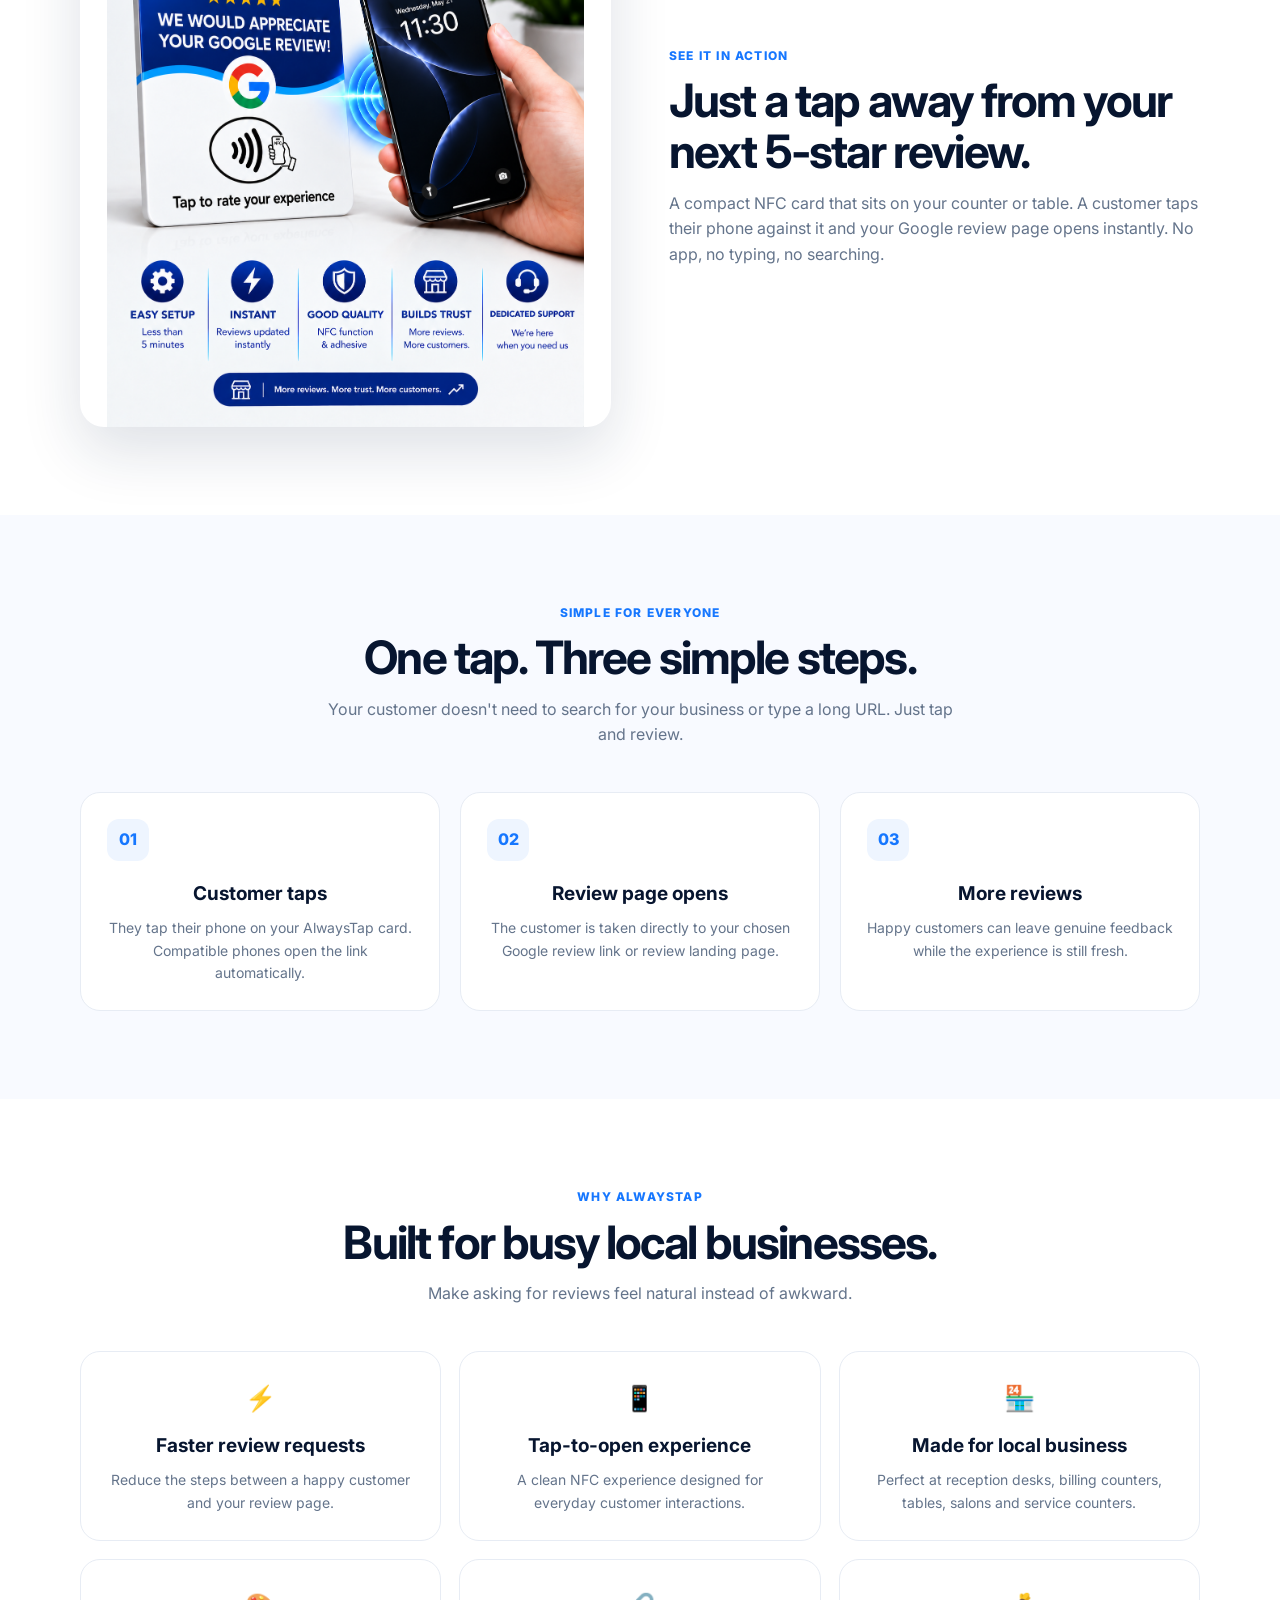
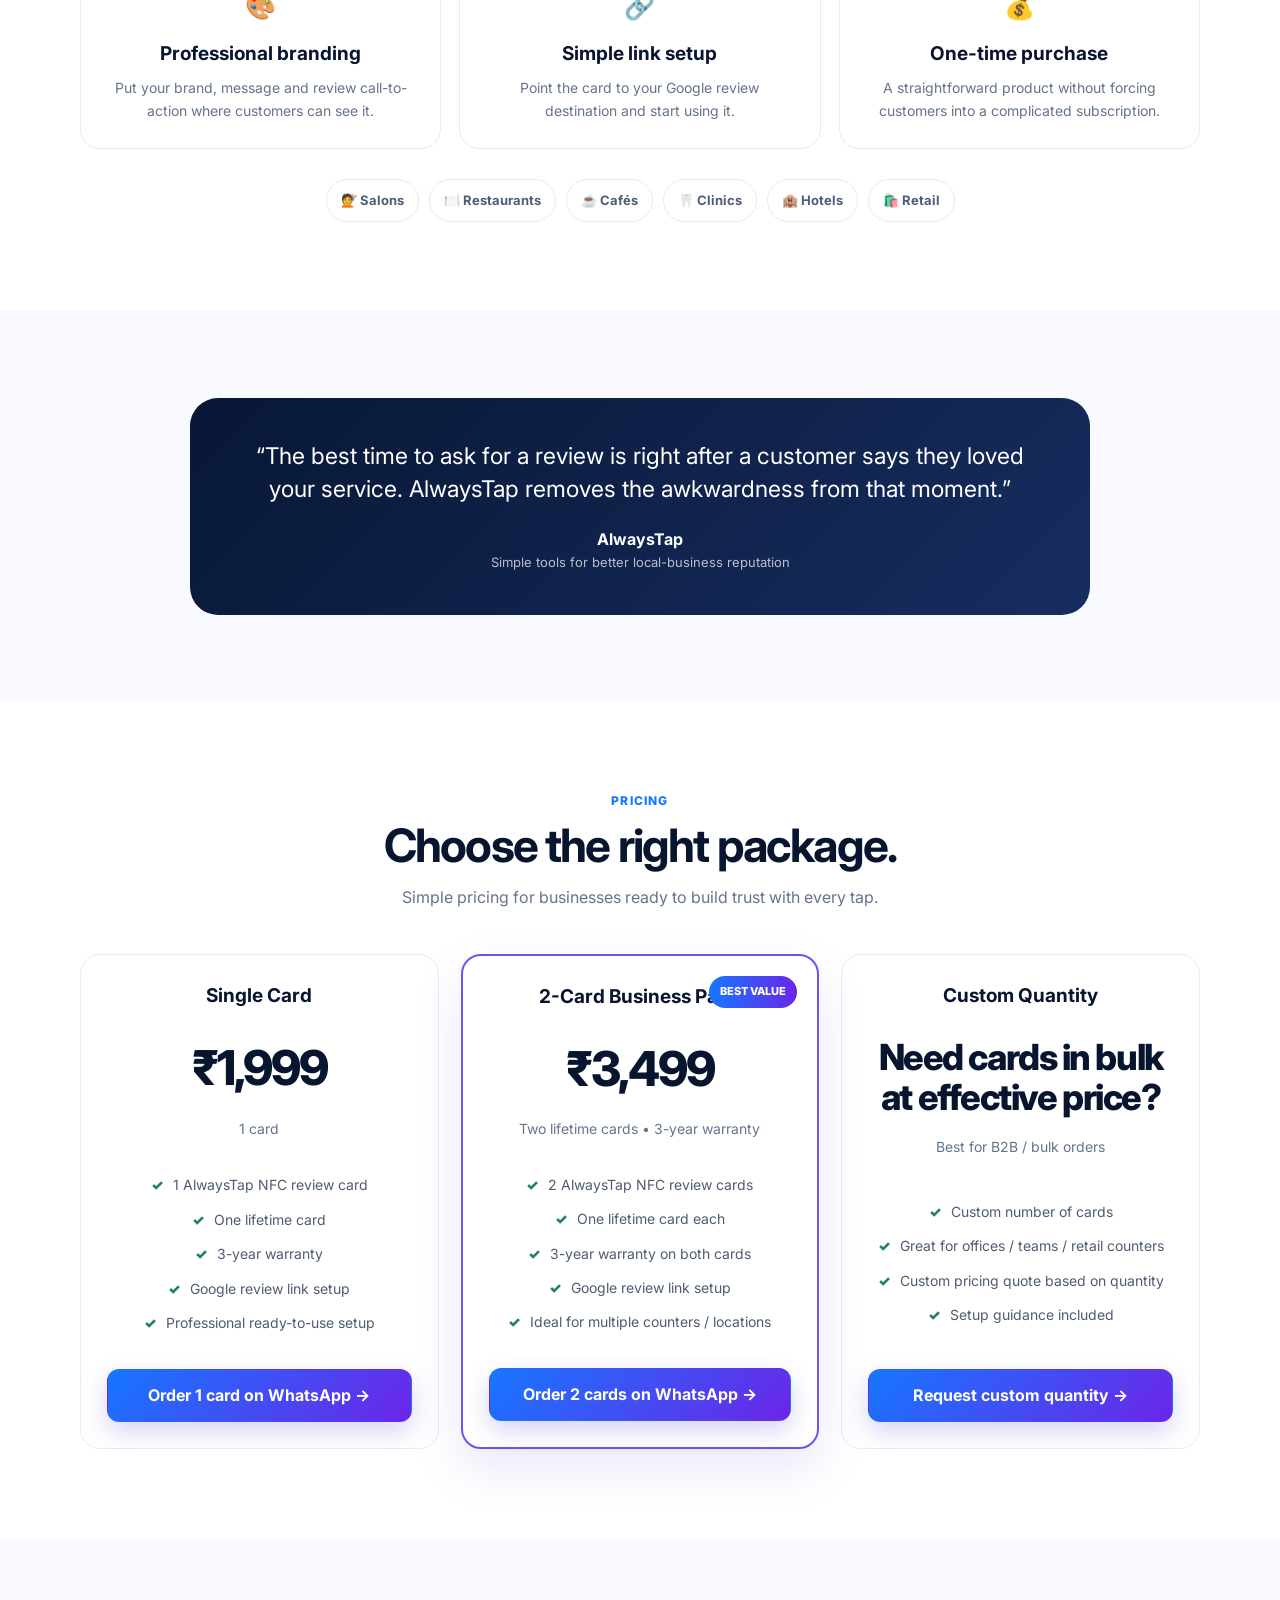
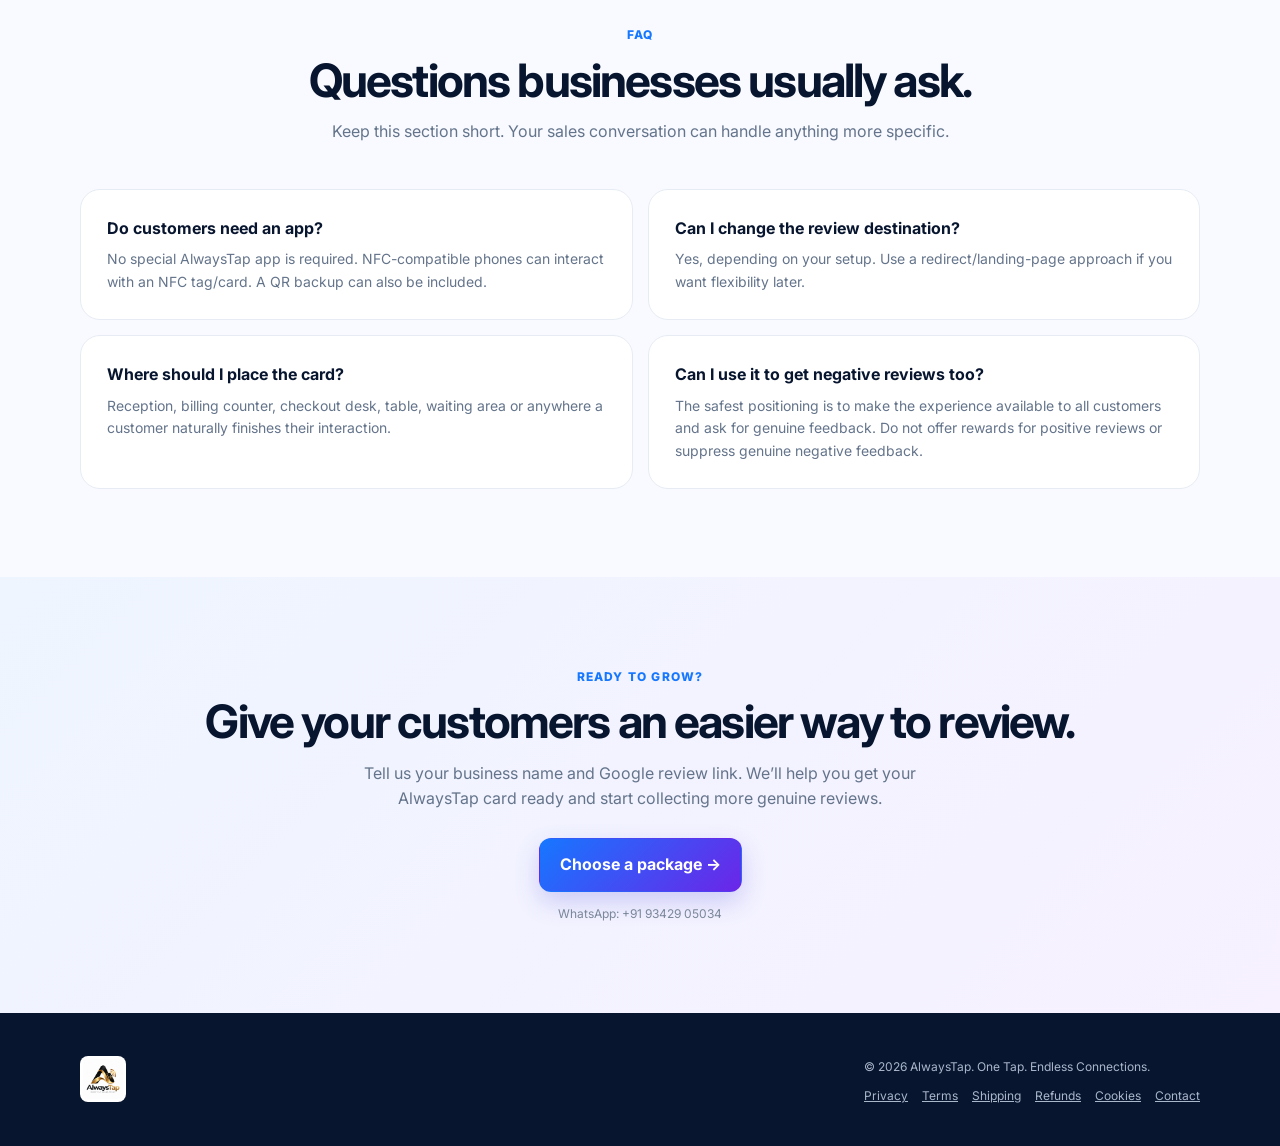
==== commit 4c6d4fc3: "Update logo asset to new AlwaysTap logo and add favicon/meta tags" ====
--- a/index.html
+++ b/index.html
@@ -5,6 +5,9 @@
   <meta name="viewport" content="width=device-width, initial-scale=1.0" />
   <title>AlwaysTap — Turn Happy Customers Into Google Reviews</title>
   <meta name="description" content="AlwaysTap makes it effortless for local businesses to collect genuine Google reviews with one simple tap." />
+  <link rel="icon" type="image/jpeg" href="logo.jpg" />
+  <link rel="apple-touch-icon" href="logo.jpg" />
+  <meta property="og:image" content="logo.jpg" />
   <link rel="preconnect" href="https://fonts.googleapis.com">
   <link rel="preconnect" href="https://fonts.gstatic.com" crossorigin>
   <link href="https://fonts.googleapis.com/css2?family=Inter:wght@400;500;600;700;800&display=swap" rel="stylesheet">
@@ -22,7 +25,7 @@
     .nav{height:76px;display:flex;align-items:center;justify-content:space-between}
     .brand-logo{font-size:25px;font-weight:800;letter-spacing:-.04em;color:var(--navy)}
     .brand-logo span{background:linear-gradient(90deg,var(--blue),var(--purple));-webkit-background-clip:text;background-clip:text;color:transparent}
-    .brand-image{height:54px;width:110px;display:block;object-fit:contain;object-position:center}
+    .brand-image{height:52px;width:auto;max-width:180px;display:block;object-fit:contain;object-position:center}
     .navlinks{display:flex;gap:28px;align-items:center;font-size:14px;font-weight:600;color:#42516b}
     .navlinks a:hover{color:var(--blue)}
     .btn{display:inline-flex;align-items:center;justify-content:center;gap:8px;padding:13px 20px;border-radius:12px;font-weight:700;border:1px solid transparent;transition:.2s;cursor:pointer}
@@ -155,7 +158,7 @@
       .product-card{max-width:560px;margin:auto}
     }
     @media(max-width:520px){
-      .nav{height:68px}.brand-image{height:46px;width:94px}
+      .nav{height:68px}.brand-image{height:44px;width:auto;max-width:150px}
       h1{font-size:45px}.hero p{font-size:17px}
       .section{padding:68px 0}.product-card{padding:18px}
       .product-gallery{grid-template-columns:1fr}.product-image{height:220px}.testimonial{padding:28px 20px}.quote{font-size:19px}
@@ -166,7 +169,7 @@
 <body>
 <header>
   <div class="container nav">
-    <a class="brand" href="#top"><img class="brand-image" src="bb2056b6-76ee-4809-bf43-c19167f67ec0.jpg" alt="AlwaysTap logo"></a>
+    <a class="brand" href="#top"><img class="brand-image" src="logo.jpg" alt="AlwaysTap logo"></a>
     <nav class="navlinks">
       <a href="#how">How it works</a>
       <a href="#benefits">Benefits</a>
@@ -354,7 +357,7 @@
 
 <footer>
   <div class="container foot">
-    <img class="brand-image" src="bb2056b6-76ee-4809-bf43-c19167f67ec0.jpg" alt="AlwaysTap logo">
+    <img class="brand-image" src="logo.jpg" alt="AlwaysTap logo">
     <div>
       <small>© 2026 AlwaysTap. One Tap. Endless Connections.</small>
       <div class="legal-links" aria-label="Legal links">
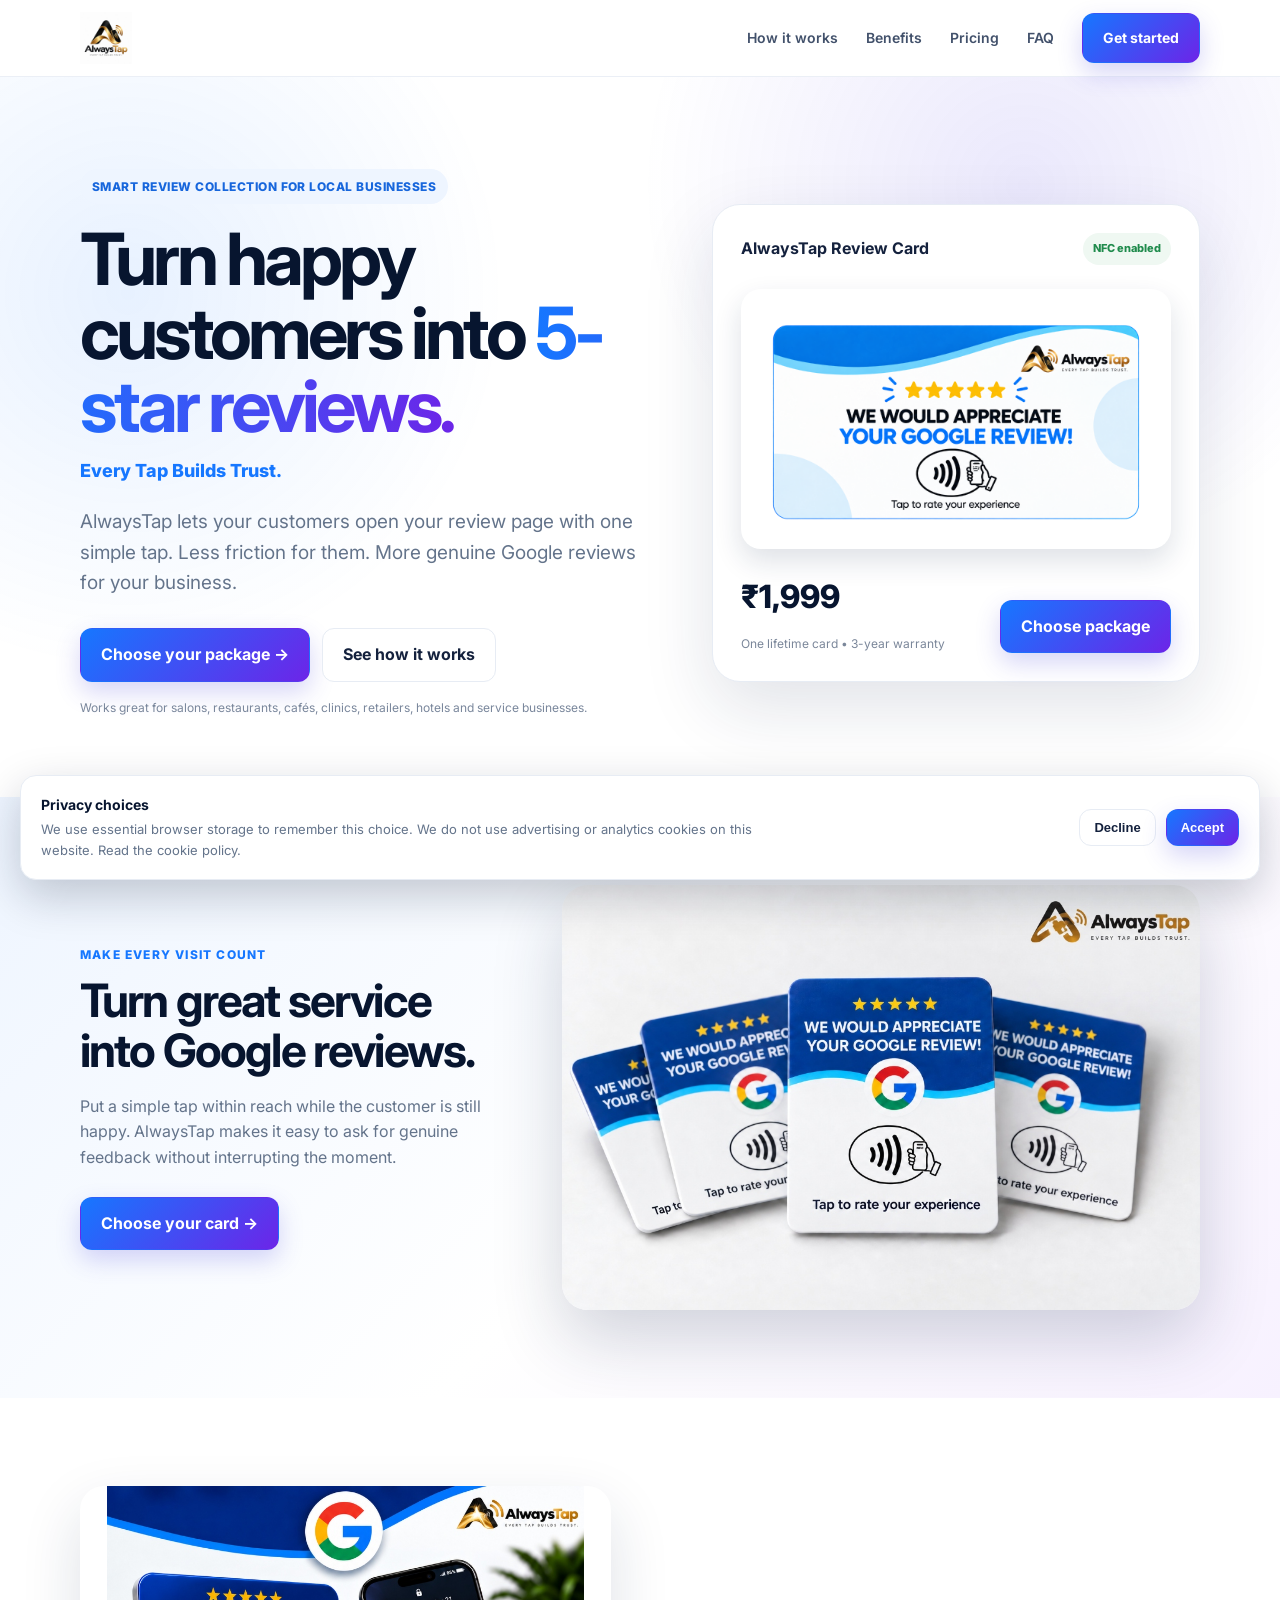
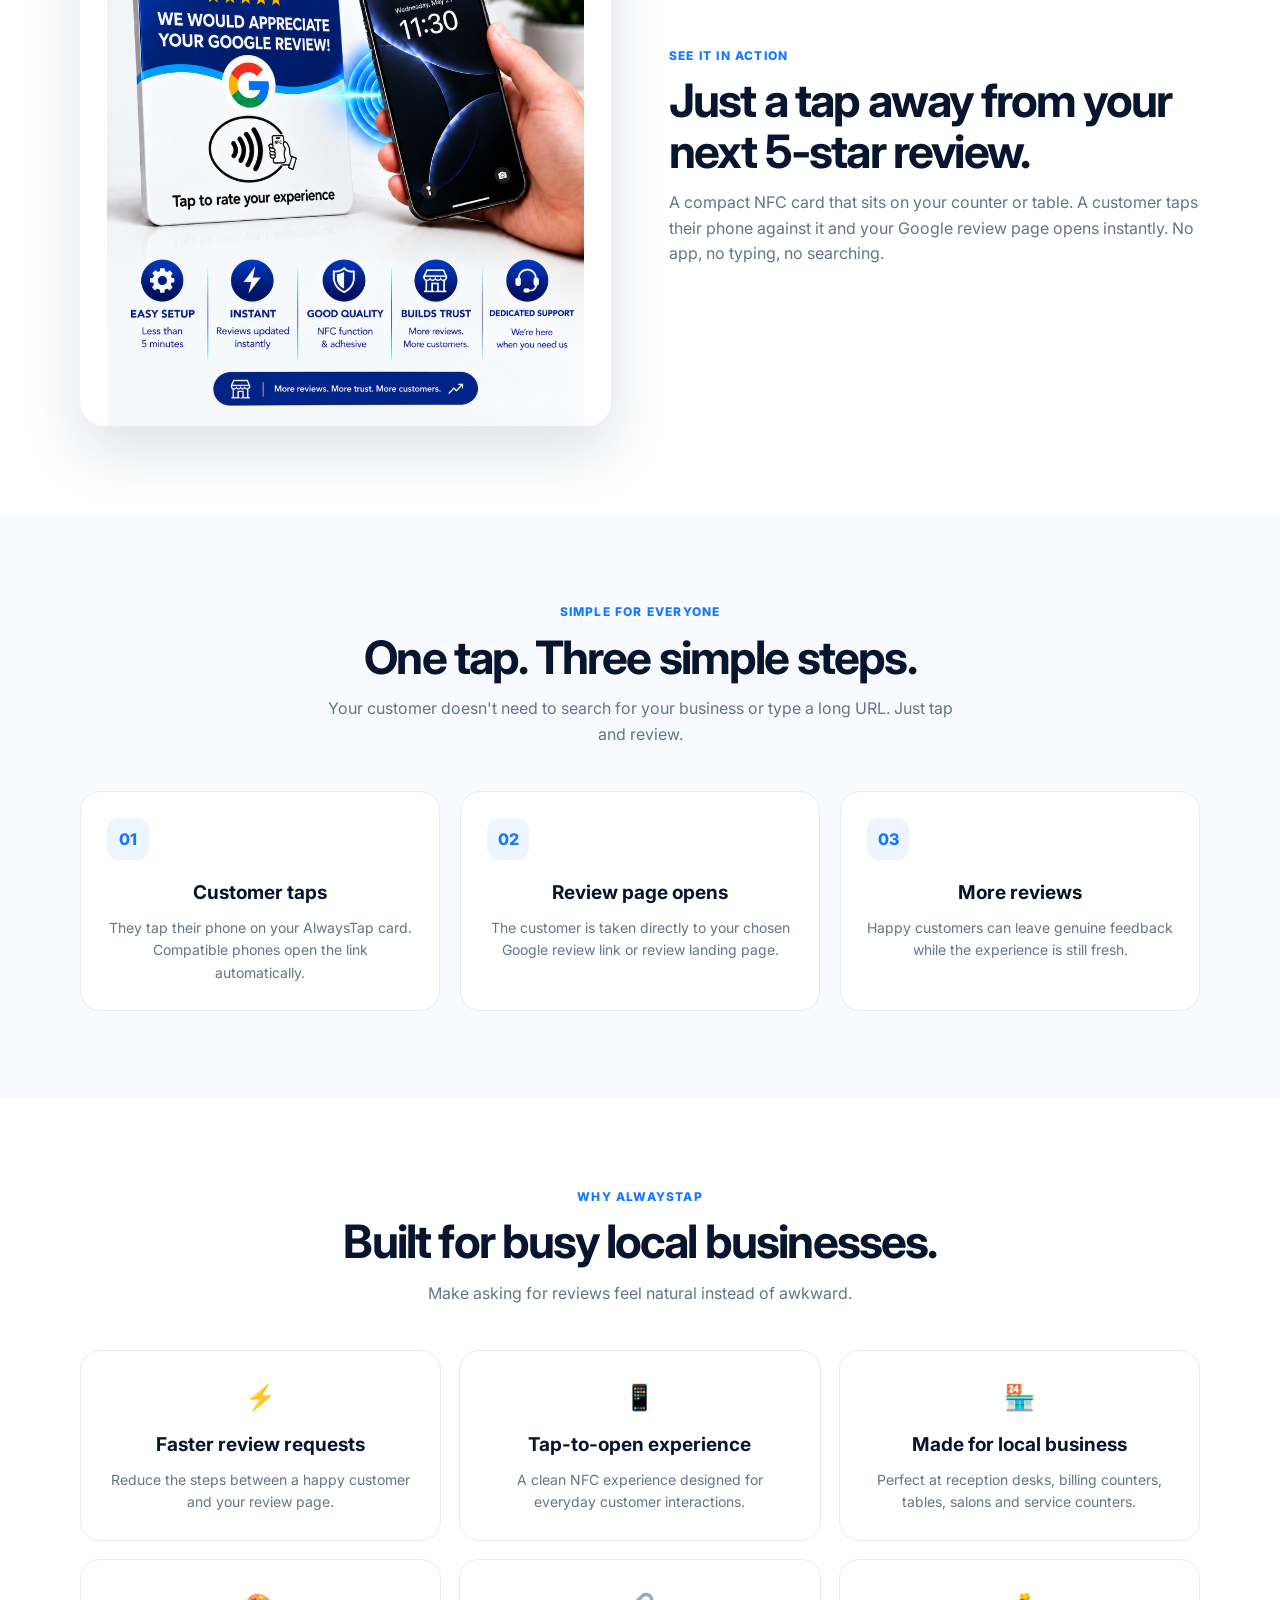
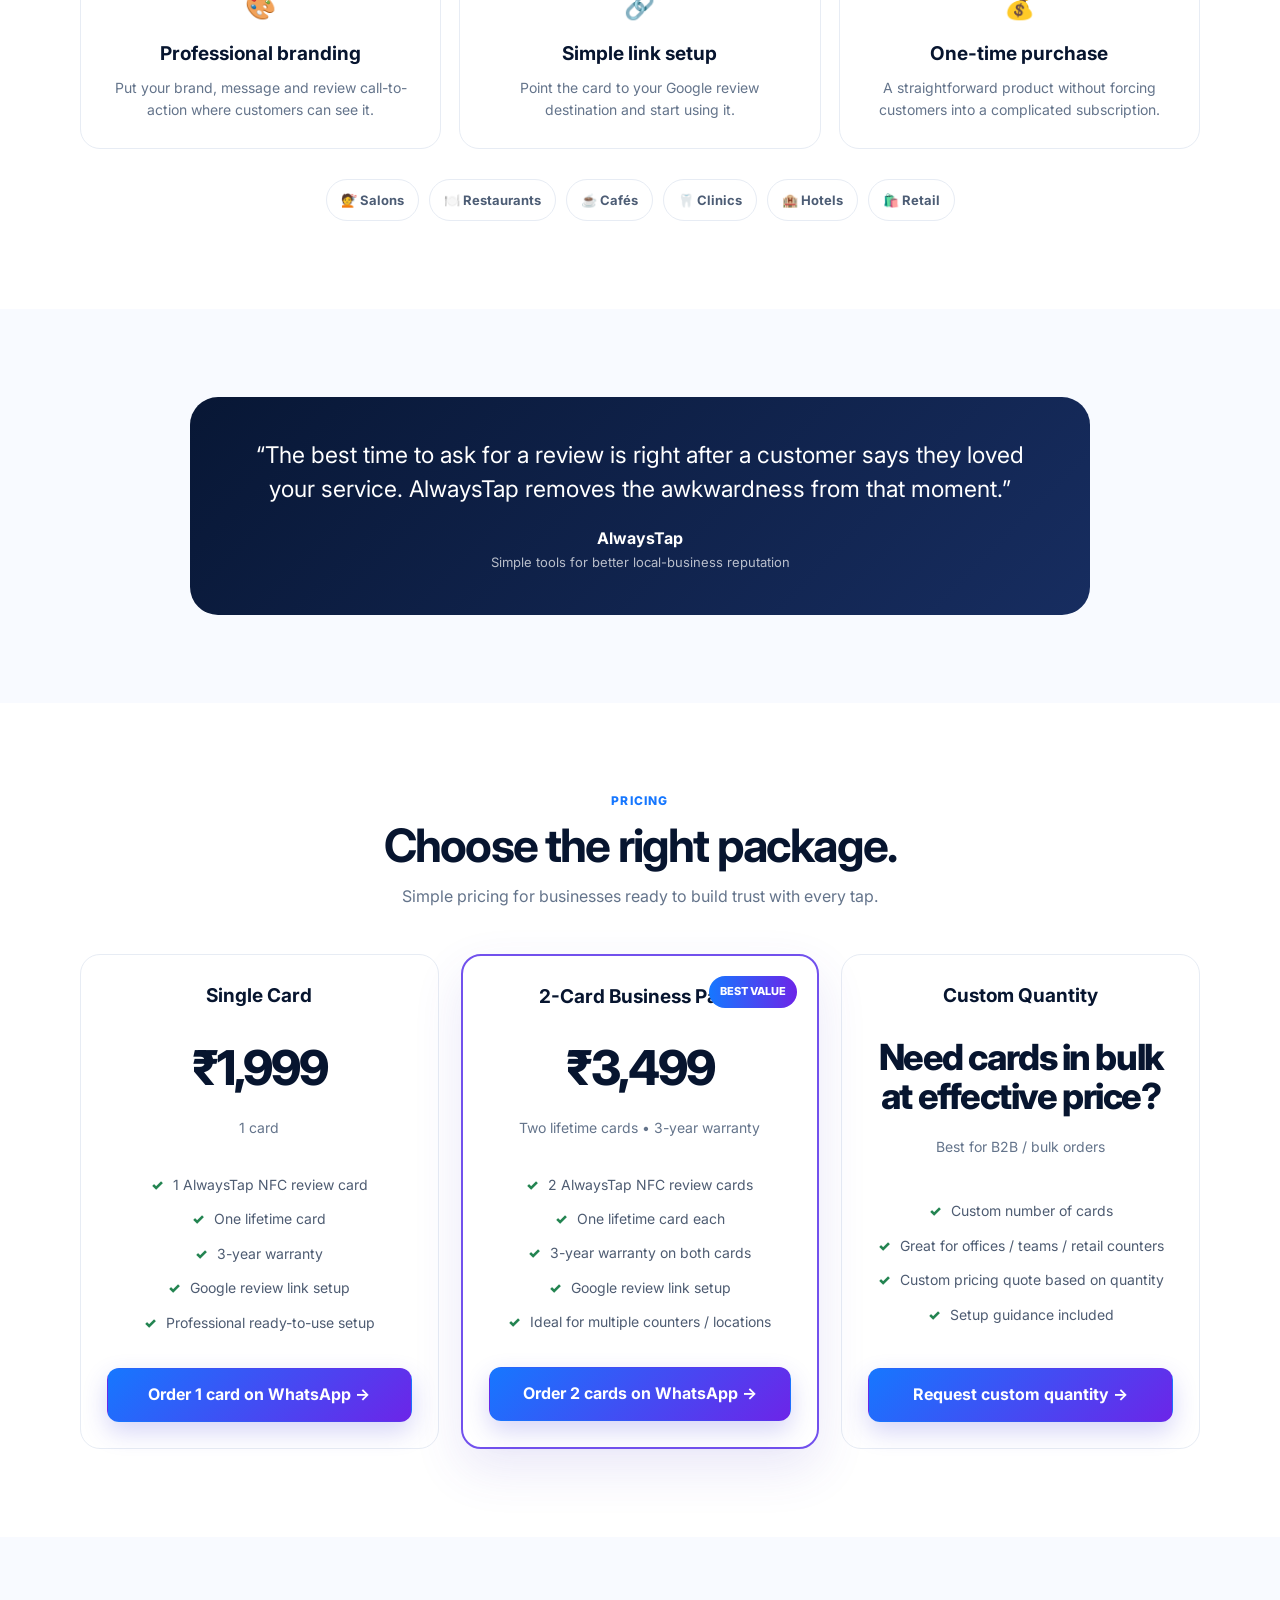
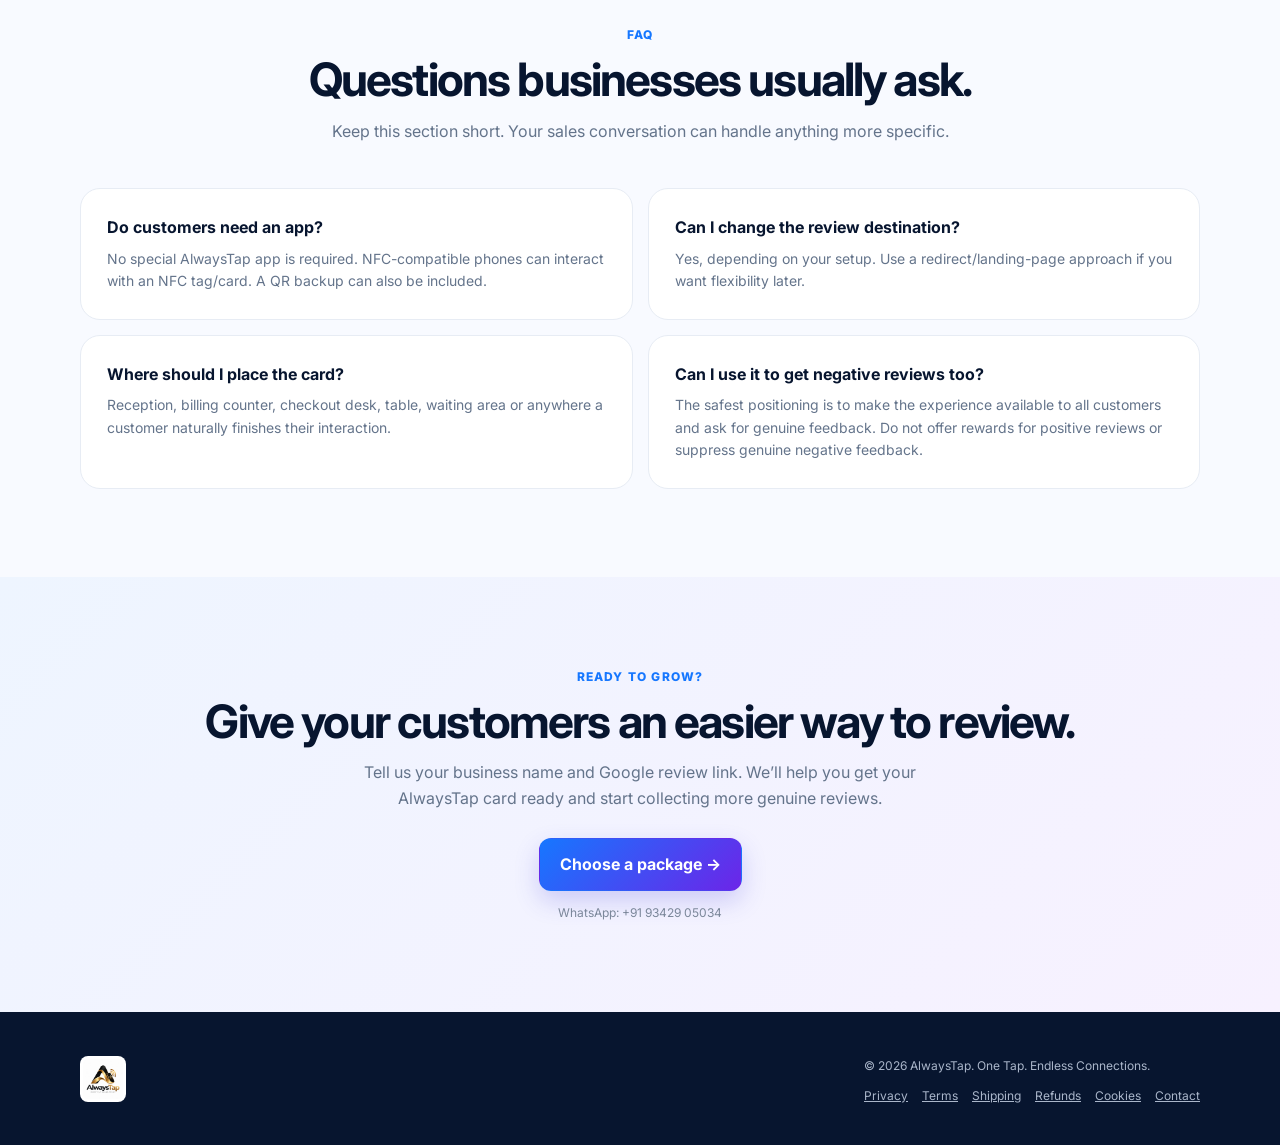
==== commit d8da966b: "altered the images with final logo" ====
--- a/index.html
+++ b/index.html
@@ -203,8 +203,8 @@
         </div>
         <div class="product-flip" tabindex="0" role="img" aria-label="AlwaysTap Google review card, front and back">
           <div class="product-flip-inner">
-            <img class="product-flip-face" src="56b85363-8f7c-4e73-b04a-82f750999e5e.png" alt="">
-            <img class="product-flip-face product-flip-back" src="ChatGPT Image Sep 14, 2026, 12_59_04 PM.png" alt="">
+            <img class="product-flip-face" src="card-front.png" alt="AlwaysTap Google Review Card Front">
+            <img class="product-flip-face product-flip-back" src="card-back.png" alt="AlwaysTap Google Review Card Back">
           </div>
         </div>
         <div class="card-bottom">
@@ -223,13 +223,13 @@
         <p>Put a simple tap within reach while the customer is still happy. AlwaysTap makes it easy to ask for genuine feedback without interrupting the moment.</p>
         <a class="btn btn-primary" href="#pricing">Choose your card →</a>
       </div>
-      <img class="review-showcase-image" src="7d5bf31b-a9c8-481c-9b10-27edcea4dd3c.png" alt="AlwaysTap cards ready to collect Google reviews">
+      <img class="review-showcase-image" src="review-showcase.jpg" alt="AlwaysTap cards ready to collect Google reviews">
     </div>
   </section>
 
   <section class="section">
     <div class="container showcase">
-      <img class="showcase-image" src="ba04ac68-ef5c-4796-b962-0fb1d973cab2.png" alt="AlwaysTap NFC review card being tapped with a phone">
+      <img class="showcase-image" src="tap-showcase.jpg" alt="AlwaysTap NFC review card being tapped with a phone">
       <div>
         <div class="kicker">See it in action</div>
         <h2>Just a tap away from your next 5-star review.</h2>
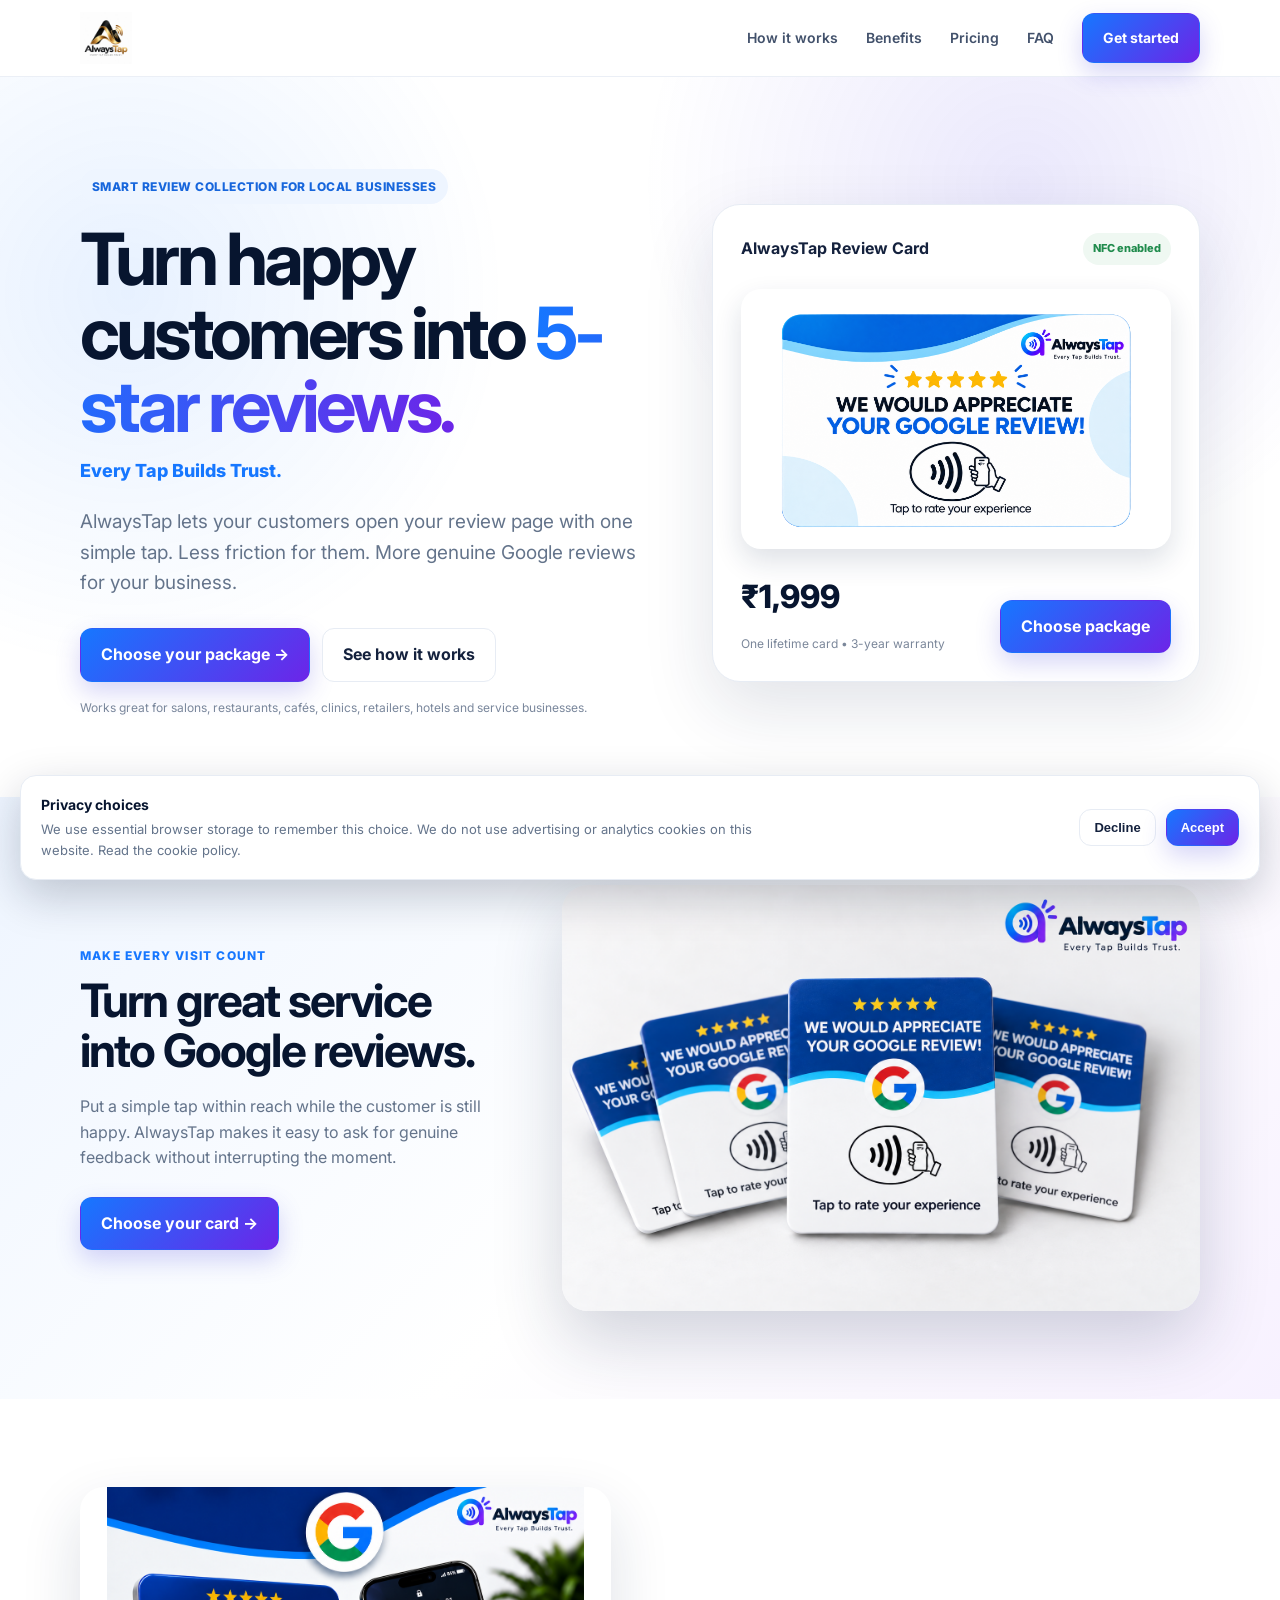
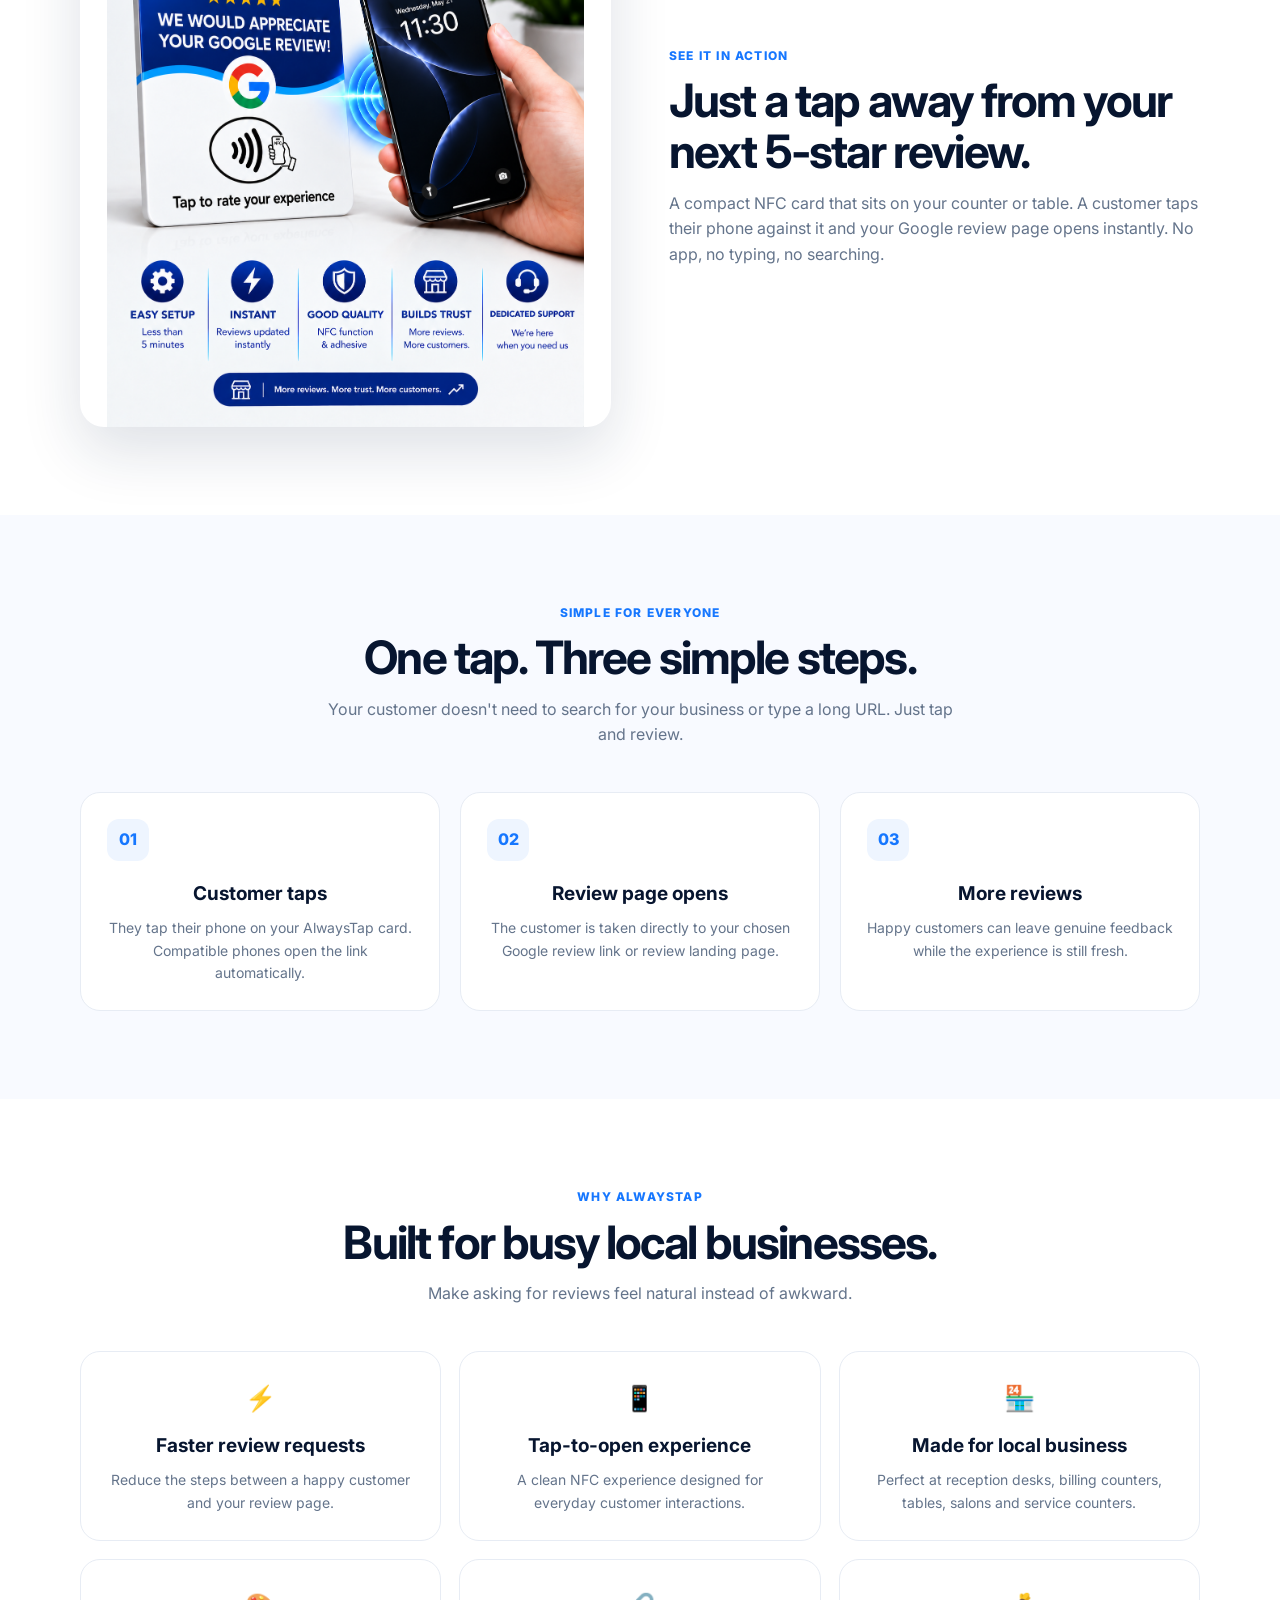
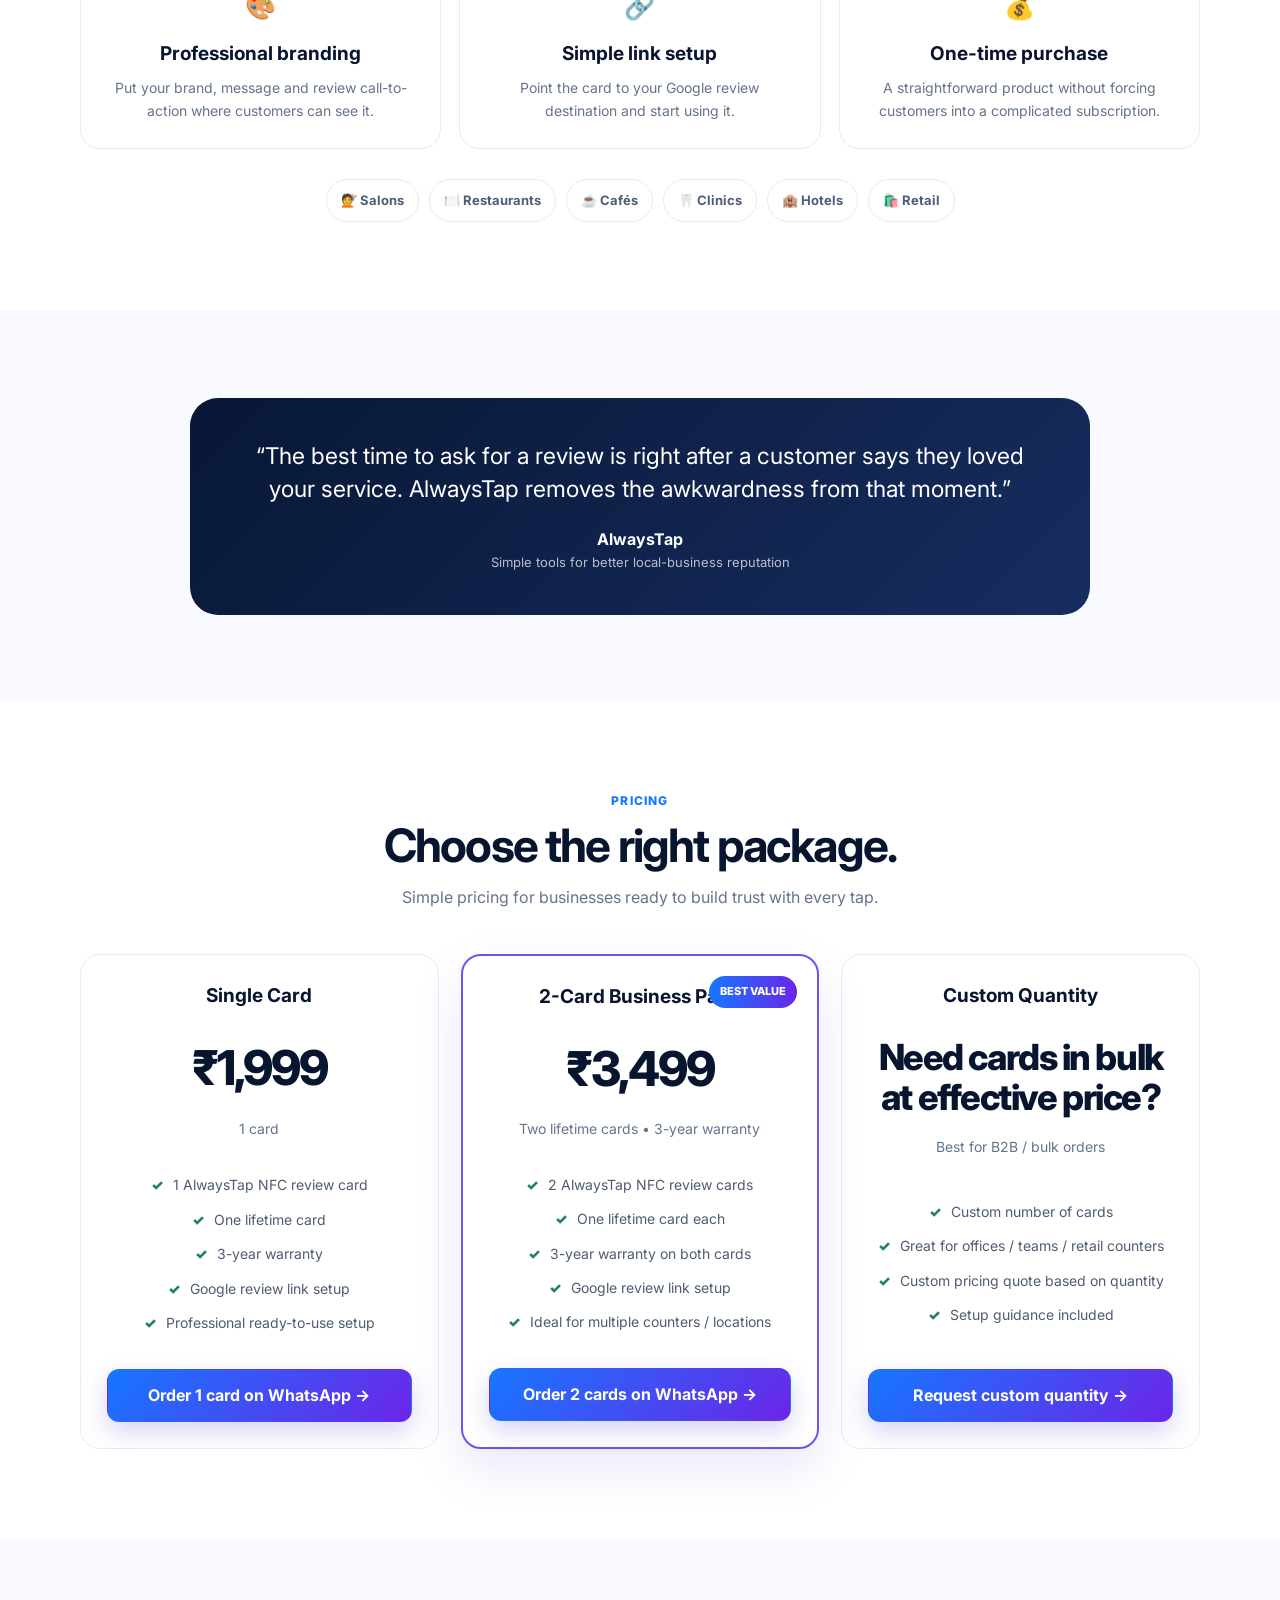
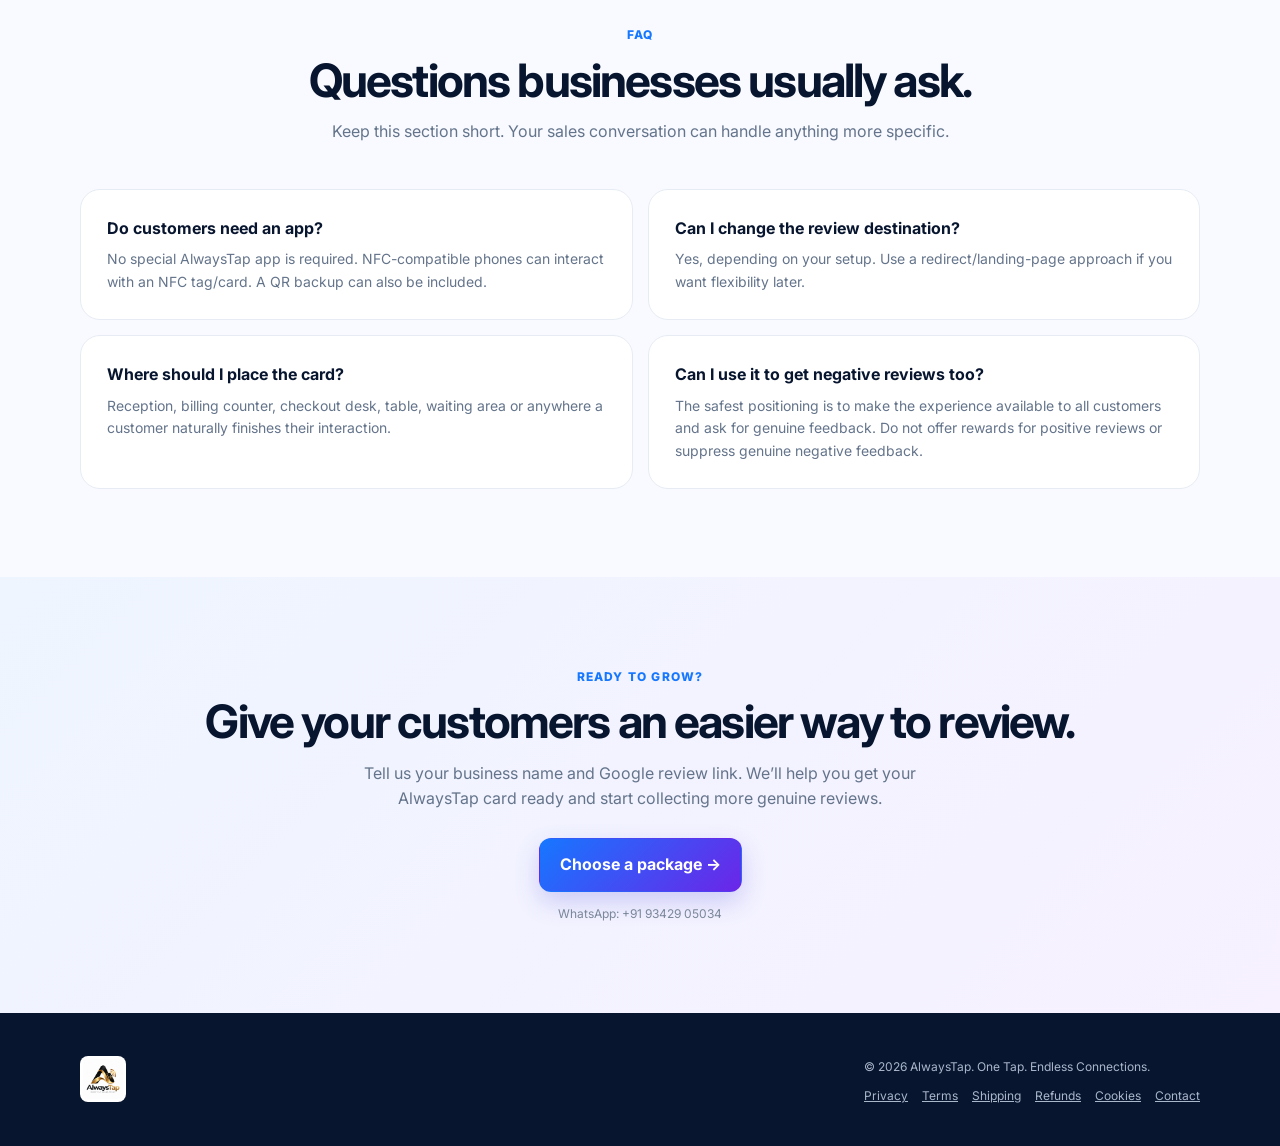
==== commit fb0a6ae7: "Add AlwaysTap client review studio" ====
--- a/index.html
+++ b/index.html
@@ -203,8 +203,8 @@
         </div>
         <div class="product-flip" tabindex="0" role="img" aria-label="AlwaysTap Google review card, front and back">
           <div class="product-flip-inner">
-            <img class="product-flip-face" src="card-front.png" alt="AlwaysTap Google Review Card Front">
-            <img class="product-flip-face product-flip-back" src="card-back.png" alt="AlwaysTap Google Review Card Back">
+            <img class="product-flip-face" src="56b85363-8f7c-4e73-b04a-82f750999e5e.png" alt="">
+            <img class="product-flip-face product-flip-back" src="ChatGPT Image Sep 14, 2026, 12_59_04 PM.png" alt="">
           </div>
         </div>
         <div class="card-bottom">
@@ -223,13 +223,13 @@
         <p>Put a simple tap within reach while the customer is still happy. AlwaysTap makes it easy to ask for genuine feedback without interrupting the moment.</p>
         <a class="btn btn-primary" href="#pricing">Choose your card →</a>
       </div>
-      <img class="review-showcase-image" src="review-showcase.jpg" alt="AlwaysTap cards ready to collect Google reviews">
+      <img class="review-showcase-image" src="7d5bf31b-a9c8-481c-9b10-27edcea4dd3c.png" alt="AlwaysTap cards ready to collect Google reviews">
     </div>
   </section>
 
   <section class="section">
     <div class="container showcase">
-      <img class="showcase-image" src="tap-showcase.jpg" alt="AlwaysTap NFC review card being tapped with a phone">
+      <img class="showcase-image" src="ba04ac68-ef5c-4796-b962-0fb1d973cab2.png" alt="AlwaysTap NFC review card being tapped with a phone">
       <div>
         <div class="kicker">See it in action</div>
         <h2>Just a tap away from your next 5-star review.</h2>
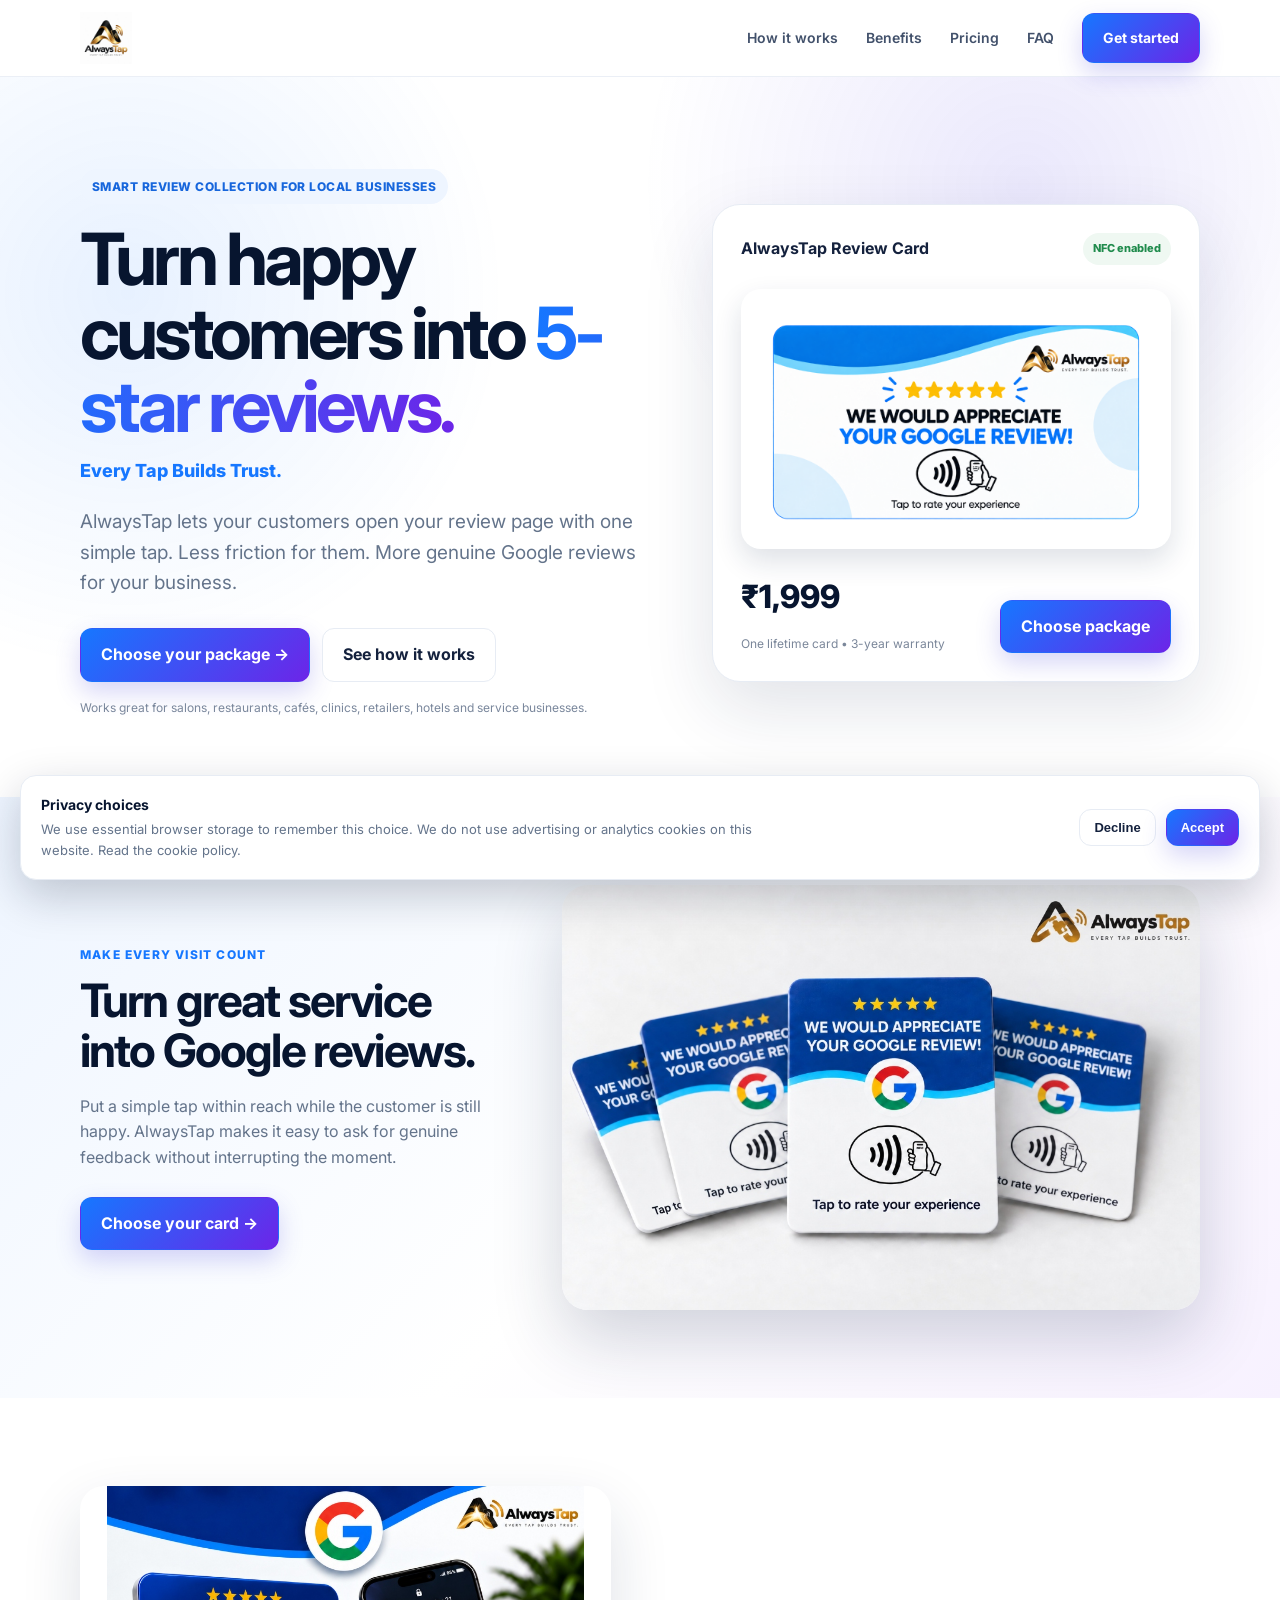
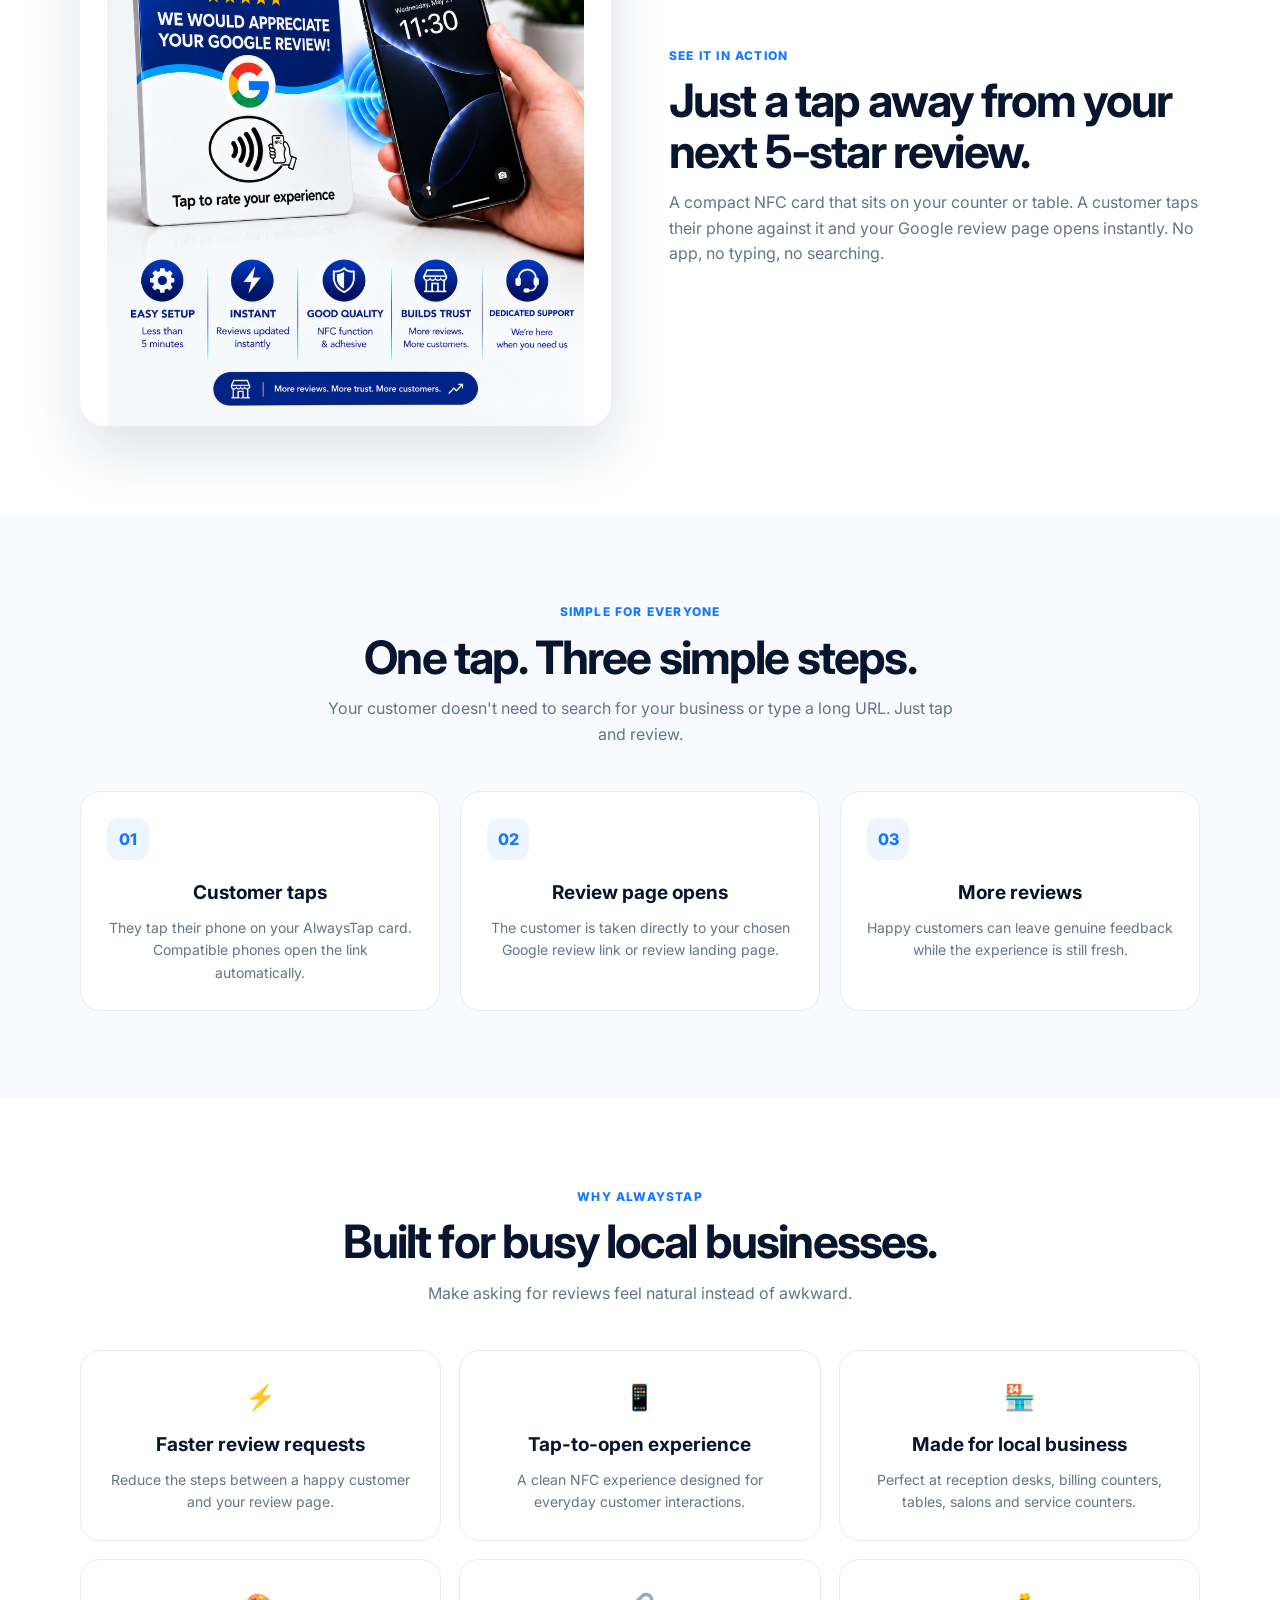
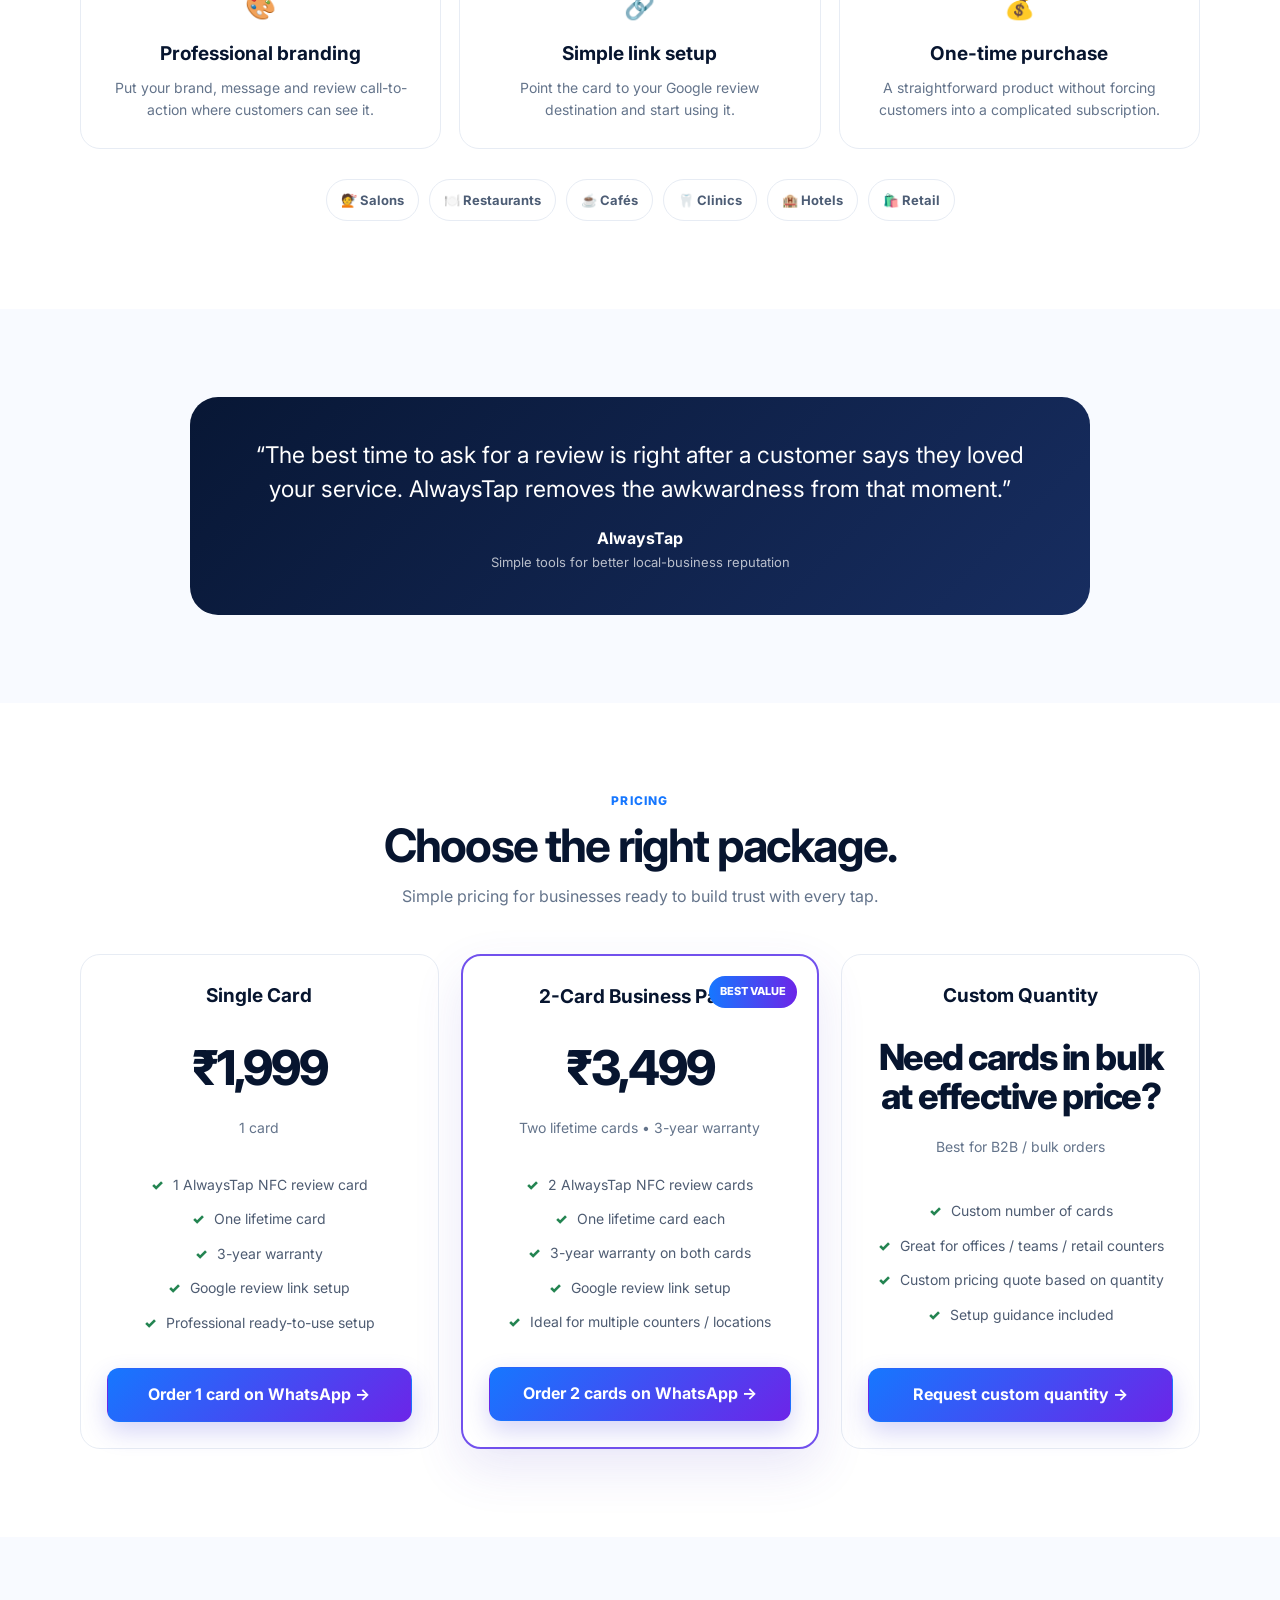
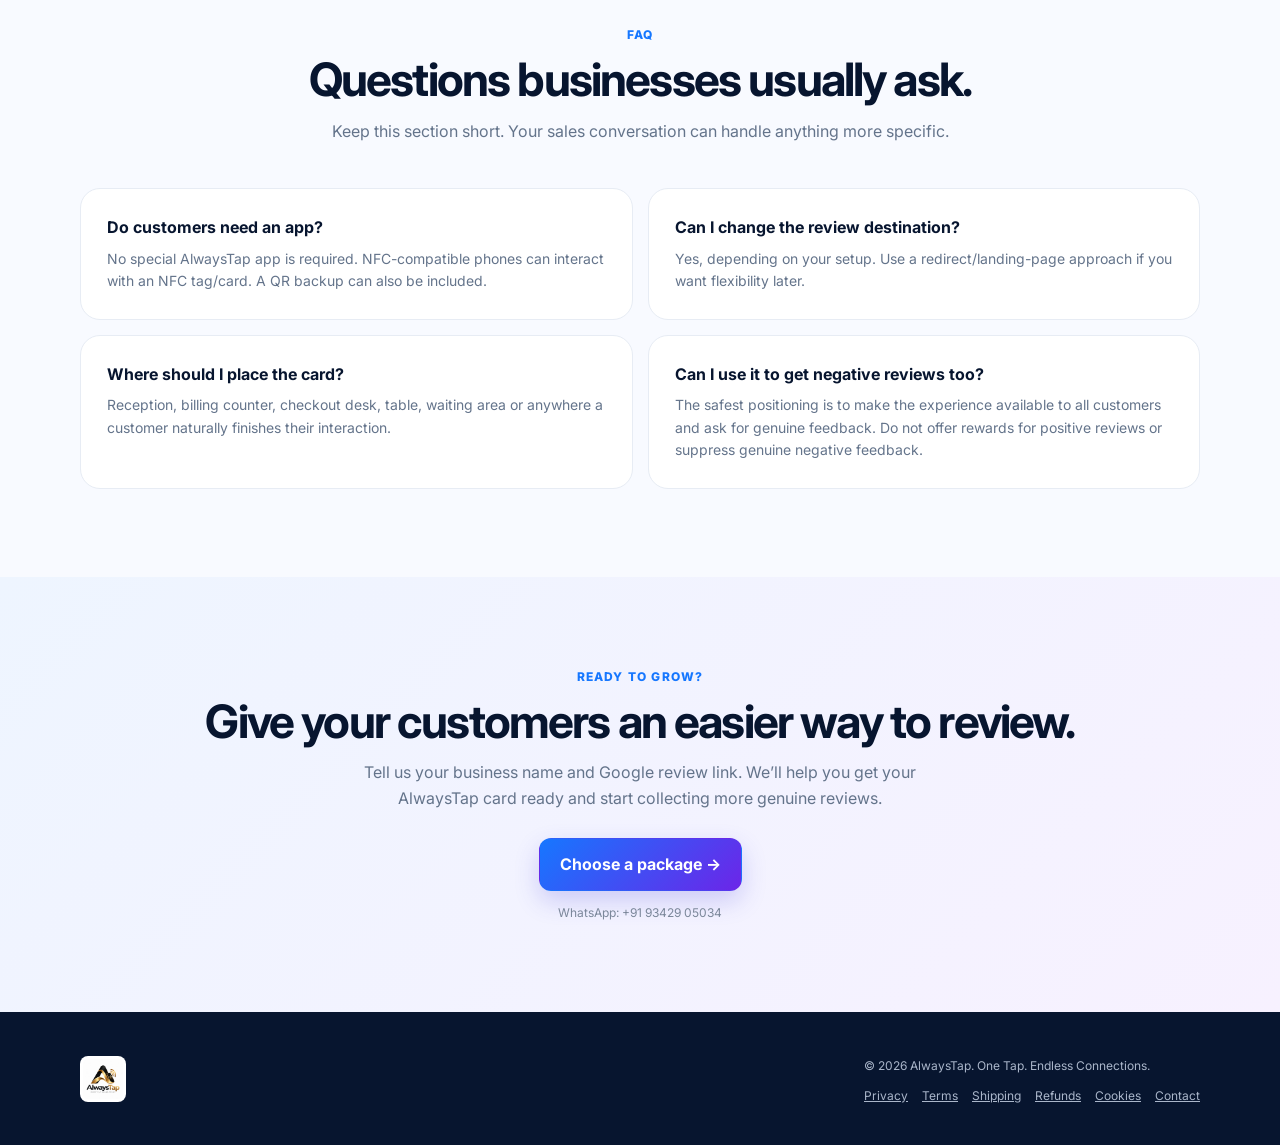
==== commit b2843bd7: "Restore latest site images and retain client studio" ====
--- a/index.html
+++ b/index.html
@@ -203,8 +203,8 @@
         </div>
         <div class="product-flip" tabindex="0" role="img" aria-label="AlwaysTap Google review card, front and back">
           <div class="product-flip-inner">
-            <img class="product-flip-face" src="56b85363-8f7c-4e73-b04a-82f750999e5e.png" alt="">
-            <img class="product-flip-face product-flip-back" src="ChatGPT Image Sep 14, 2026, 12_59_04 PM.png" alt="">
+            <img class="product-flip-face" src="card-front.png" alt="AlwaysTap Google Review Card Front">
+            <img class="product-flip-face product-flip-back" src="card-back.png" alt="AlwaysTap Google Review Card Back">
           </div>
         </div>
         <div class="card-bottom">
@@ -223,13 +223,13 @@
         <p>Put a simple tap within reach while the customer is still happy. AlwaysTap makes it easy to ask for genuine feedback without interrupting the moment.</p>
         <a class="btn btn-primary" href="#pricing">Choose your card →</a>
       </div>
-      <img class="review-showcase-image" src="7d5bf31b-a9c8-481c-9b10-27edcea4dd3c.png" alt="AlwaysTap cards ready to collect Google reviews">
+      <img class="review-showcase-image" src="review-showcase.jpg" alt="AlwaysTap cards ready to collect Google reviews">
     </div>
   </section>
 
   <section class="section">
     <div class="container showcase">
-      <img class="showcase-image" src="ba04ac68-ef5c-4796-b962-0fb1d973cab2.png" alt="AlwaysTap NFC review card being tapped with a phone">
+      <img class="showcase-image" src="tap-showcase.jpg" alt="AlwaysTap NFC review card being tapped with a phone">
       <div>
         <div class="kicker">See it in action</div>
         <h2>Just a tap away from your next 5-star review.</h2>
